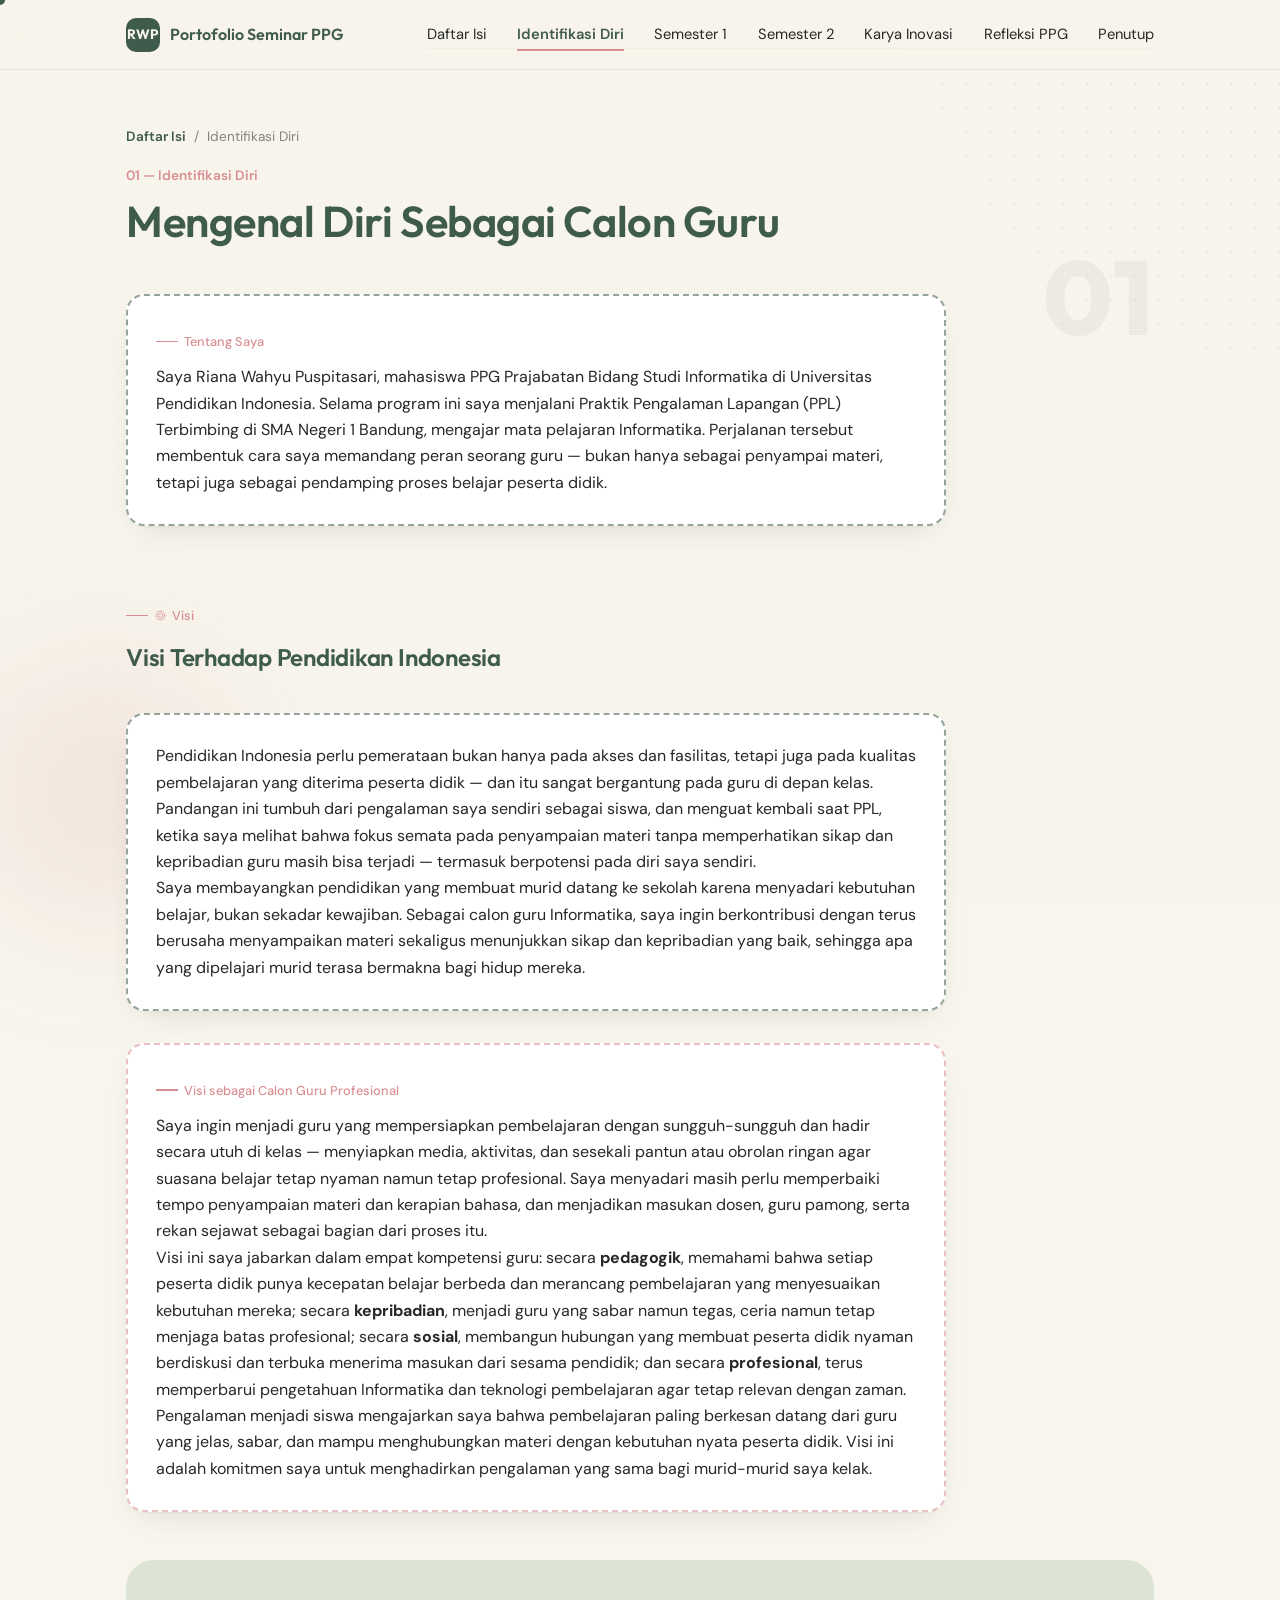
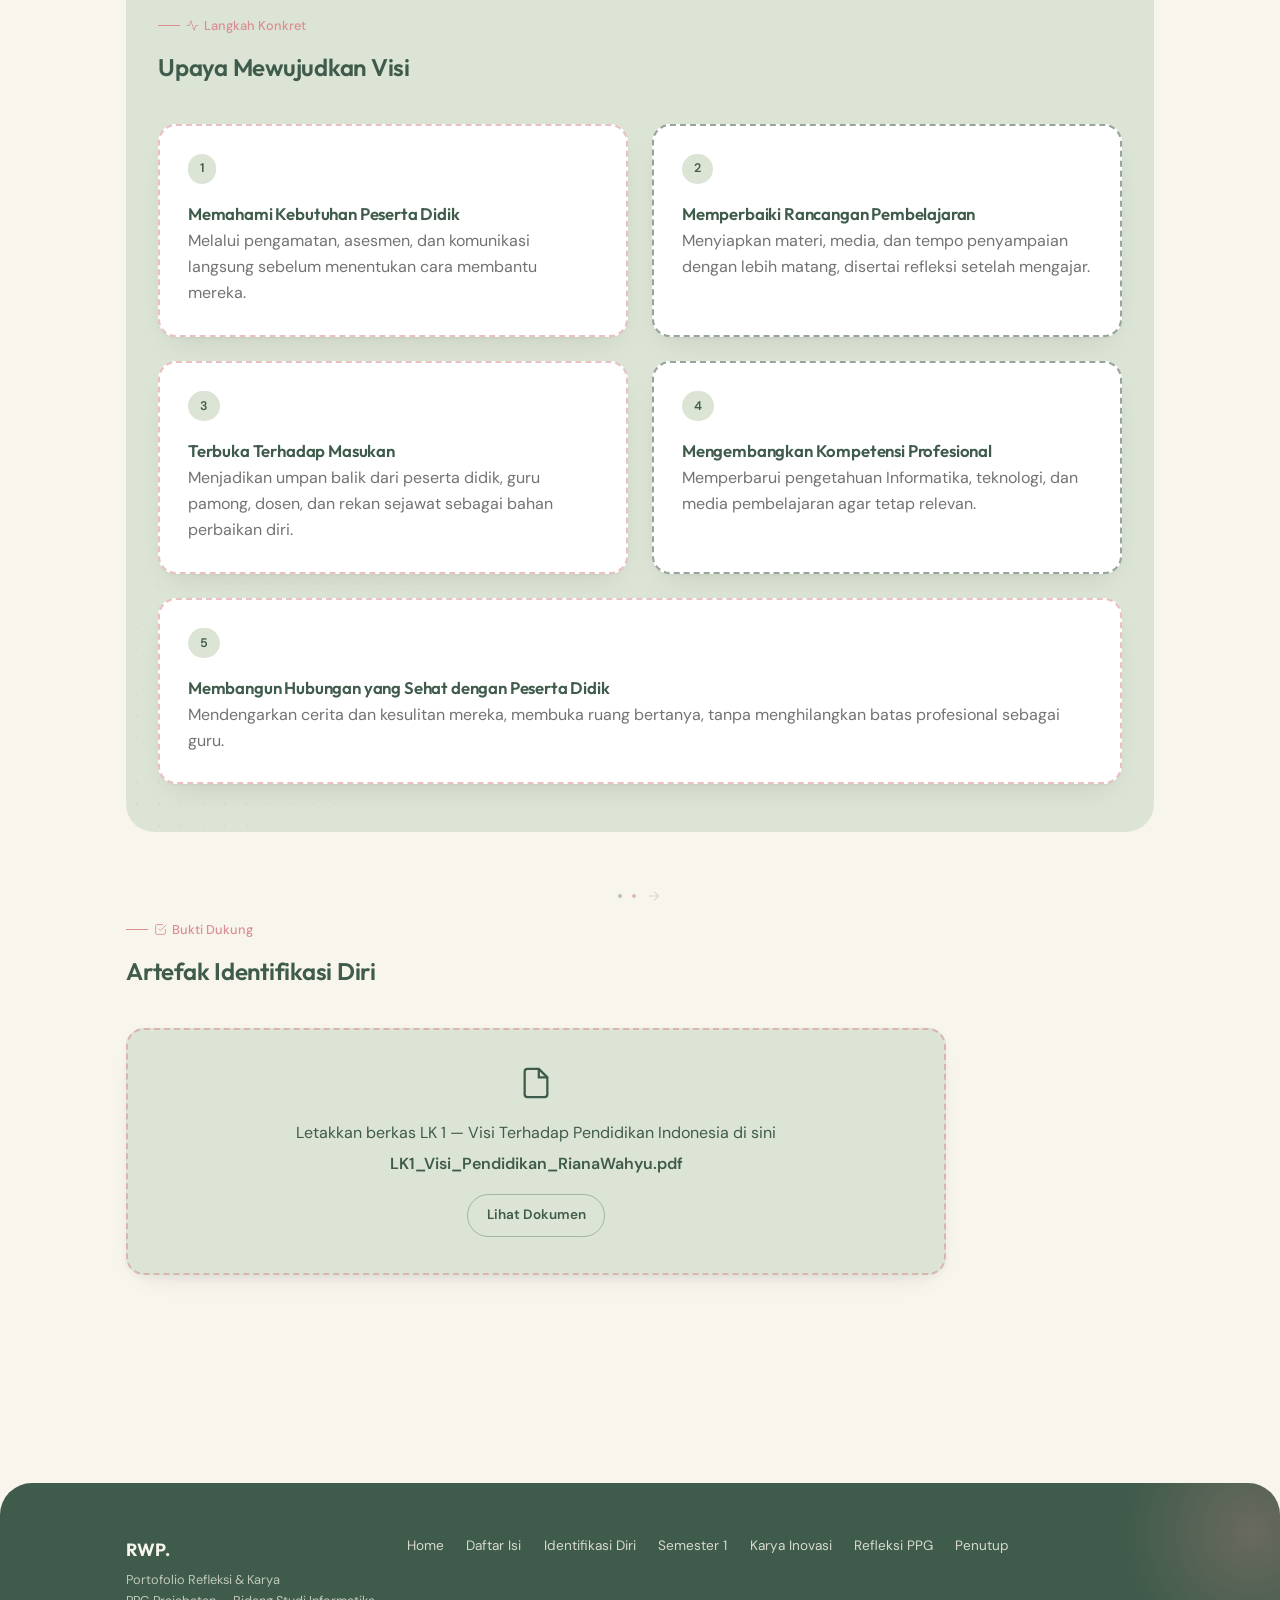
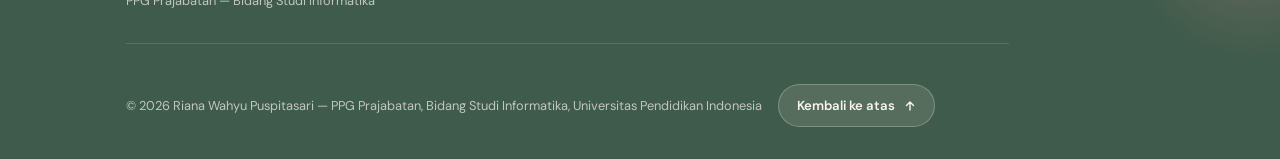
==== identifikasi-diri.html @ f8ba3a1b "first" ====
<!DOCTYPE html>
<html lang="id">
<head>
<meta charset="UTF-8">
<meta name="viewport" content="width=device-width, initial-scale=1.0">
<title>Identifikasi Diri — Portofolio Seminar PPG</title>
<link rel="preconnect" href="https://fonts.googleapis.com">
<link href="https://fonts.googleapis.com/css2?family=Plus+Jakarta+Sans:wght@500;600;700;800&family=Inter:wght@400;500;600;700&family=Caveat:wght@500;600&display=swap" rel="stylesheet">
<link rel="stylesheet" href="assets/css/style.css">
</head>
<body>
<div id="loader" aria-hidden="true">
  <div class="loader-mark">RWP.</div>
  <div class="loader-text">Merangkai perjalanan belajar&hellip;</div>
  <div class="loader-bar"><span></span></div>
</div>
<div id="scroll-progress-wrap"><div id="scroll-progress"></div></div>
<div id="custom-cursor" aria-hidden="true"></div>

<nav class="site-nav" id="top">
  <div class="container">
    <a href="index.html" class="brand"><span class="brand-mark">RWP</span> Portofolio Seminar PPG</a>
    <ul class="nav-links">
      <li><a href="daftar-isi.html">Daftar Isi</a></li>
      <li><a href="identifikasi-diri.html">Identifikasi Diri</a></li>
      <li><a href="semester-1.html">Semester 1</a></li>
      <li><a href="semester-2.html">Semester 2</a></li>
      <li><a href="karya-inovasi.html">Karya Inovasi</a></li>
      <li><a href="refleksi-ppg.html">Refleksi PPG</a></li>
      <li><a href="penutup.html">Penutup</a></li>
    </ul>
    <button class="menu-btn" aria-label="Buka menu" aria-expanded="false">
      <svg width="18" height="18" viewBox="0 0 24 24" fill="none" stroke="currentColor" stroke-width="2.2" stroke-linecap="round"><path d="M4 6h16M4 12h16M4 18h16"/></svg>
    </button>
  </div>
</nav>

<main class="page-shell">
  <div class="container">
    <div class="breadcrumb"><a href="daftar-isi.html">Daftar Isi</a><span>/</span><span>Identifikasi Diri</span></div>

    <div class="hero-header" style="text-align:left;padding-top:0;">
      <p class="kicker">01 — Identifikasi Diri</p>
      <h1>Mengenal Diri Sebagai Calon Guru</h1>
    </div>

    <!-- Tentang Saya -->
    <section class="section-tight reveal" style="position:relative;">
      <span class="section-num-bg" aria-hidden="true">01</span>
      <div class="card card-pad" style="max-width:820px;position:relative;">
        <p class="eyebrow">Tentang Saya</p>
        <p>Saya Riana Wahyu Puspitasari, mahasiswa PPG Prajabatan Bidang Studi Informatika di Universitas Pendidikan Indonesia. Selama program ini saya menjalani Praktik Pengalaman Lapangan (PPL) Terbimbing di SMA Negeri 1 Bandung, mengajar mata pelajaran Informatika. Perjalanan tersebut membentuk cara saya memandang peran seorang guru — bukan hanya sebagai penyampai materi, tetapi juga sebagai pendamping proses belajar peserta didik.</p>
      </div>
    </section>

    <!-- Visi -->
    <section class="reveal">
      <div class="section-head">
        <p class="eyebrow"><span class="deco-icon"><svg width="13" height="13" viewBox="0 0 24 24" fill="none" stroke="currentColor" stroke-width="1.8" stroke-linecap="round" stroke-linejoin="round"><circle cx="12" cy="12" r="8"/><circle cx="12" cy="12" r="4"/><circle cx="12" cy="12" r=".6" fill="currentColor" stroke="none"/></svg></span> Visi</p>
        <h2>Visi Terhadap Pendidikan Indonesia</h2>
      </div>
      <div class="card card-pad" style="max-width:820px;">
        <p>Pendidikan Indonesia perlu pemerataan bukan hanya pada akses dan fasilitas, tetapi juga pada kualitas pembelajaran yang diterima peserta didik — dan itu sangat bergantung pada guru di depan kelas. Pandangan ini tumbuh dari pengalaman saya sendiri sebagai siswa, dan menguat kembali saat PPL, ketika saya melihat bahwa fokus semata pada penyampaian materi tanpa memperhatikan sikap dan kepribadian guru masih bisa terjadi — termasuk berpotensi pada diri saya sendiri.</p>
        <p>Saya membayangkan pendidikan yang membuat murid datang ke sekolah karena menyadari kebutuhan belajar, bukan sekadar kewajiban. Sebagai calon guru Informatika, saya ingin berkontribusi dengan terus berusaha menyampaikan materi sekaligus menunjukkan sikap dan kepribadian yang baik, sehingga apa yang dipelajari murid terasa bermakna bagi hidup mereka.</p>
      </div>

      <div class="card card-pad mt-2" style="max-width:820px;">
        <p class="eyebrow">Visi sebagai Calon Guru Profesional</p>
        <p>Saya ingin menjadi guru yang mempersiapkan pembelajaran dengan sungguh-sungguh dan hadir secara utuh di kelas — menyiapkan media, aktivitas, dan sesekali pantun atau obrolan ringan agar suasana belajar tetap nyaman namun tetap profesional. Saya menyadari masih perlu memperbaiki tempo penyampaian materi dan kerapian bahasa, dan menjadikan masukan dosen, guru pamong, serta rekan sejawat sebagai bagian dari proses itu.</p>
        <p>Visi ini saya jabarkan dalam empat kompetensi guru: secara <b>pedagogik</b>, memahami bahwa setiap peserta didik punya kecepatan belajar berbeda dan merancang pembelajaran yang menyesuaikan kebutuhan mereka; secara <b>kepribadian</b>, menjadi guru yang sabar namun tegas, ceria namun tetap menjaga batas profesional; secara <b>sosial</b>, membangun hubungan yang membuat peserta didik nyaman berdiskusi dan terbuka menerima masukan dari sesama pendidik; dan secara <b>profesional</b>, terus memperbarui pengetahuan Informatika dan teknologi pembelajaran agar tetap relevan dengan zaman.</p>
        <p>Pengalaman menjadi siswa mengajarkan saya bahwa pembelajaran paling berkesan datang dari guru yang jelas, sabar, dan mampu menghubungkan materi dengan kebutuhan nyata peserta didik. Visi ini adalah komitmen saya untuk menghadirkan pengalaman yang sama bagi murid-murid saya kelak.</p>
      </div>
    </section>

    <!-- Upaya -->
    <section class="section-alt reveal" style="border-radius: var(--radius-lg); margin-inline: 0; position:relative; overflow:hidden;">
      <div class="dot-field rose corner-bl" aria-hidden="true"></div>
      <div class="container" style="padding-inline:2rem;max-width:100%;position:relative;">
        <div class="section-head">
          <p class="eyebrow"><span class="deco-icon"><svg width="13" height="13" viewBox="0 0 24 24" fill="none" stroke="currentColor" stroke-width="1.8" stroke-linecap="round" stroke-linejoin="round"><path d="M22 12h-4l-3 9L9 3l-3 9H2"/></svg></span> Langkah Konkret</p>
          <h2>Upaya Mewujudkan Visi</h2>
        </div>
        <div class="grid grid-2">
          <div class="card card-pad">
            <span class="tag mb-1">1</span>
            <h3 style="font-size:1.05rem;">Memahami Kebutuhan Peserta Didik</h3>
            <p class="muted">Melalui pengamatan, asesmen, dan komunikasi langsung sebelum menentukan cara membantu mereka.</p>
          </div>
          <div class="card card-pad">
            <span class="tag mb-1">2</span>
            <h3 style="font-size:1.05rem;">Memperbaiki Rancangan Pembelajaran</h3>
            <p class="muted">Menyiapkan materi, media, dan tempo penyampaian dengan lebih matang, disertai refleksi setelah mengajar.</p>
          </div>
          <div class="card card-pad">
            <span class="tag mb-1">3</span>
            <h3 style="font-size:1.05rem;">Terbuka Terhadap Masukan</h3>
            <p class="muted">Menjadikan umpan balik dari peserta didik, guru pamong, dosen, dan rekan sejawat sebagai bahan perbaikan diri.</p>
          </div>
          <div class="card card-pad">
            <span class="tag mb-1">4</span>
            <h3 style="font-size:1.05rem;">Mengembangkan Kompetensi Profesional</h3>
            <p class="muted">Memperbarui pengetahuan Informatika, teknologi, dan media pembelajaran agar tetap relevan.</p>
          </div>
          <div class="card card-pad" style="grid-column: span 2;">
            <span class="tag mb-1">5</span>
            <h3 style="font-size:1.05rem;">Membangun Hubungan yang Sehat dengan Peserta Didik</h3>
            <p class="muted">Mendengarkan cerita dan kesulitan mereka, membuka ruang bertanya, tanpa menghilangkan batas profesional sebagai guru.</p>
          </div>
        </div>
      </div>
    </section>

    <!-- Artefak -->
    <section class="reveal">
      <div class="section-transition" aria-hidden="true">
        <span class="dot"></span><span class="dot"></span>
        <svg width="16" height="16" viewBox="0 0 24 24" fill="none" stroke="currentColor" stroke-width="1.6" stroke-linecap="round"><path d="M5 12h14M13 6l6 6-6 6"/></svg>
      </div>
      <div class="section-head">
        <p class="eyebrow"><span class="deco-icon"><svg width="13" height="13" viewBox="0 0 24 24" fill="none" stroke="currentColor" stroke-width="1.8" stroke-linecap="round" stroke-linejoin="round"><path d="M9 11l3 3L22 4"/><path d="M21 12v7a2 2 0 0 1-2 2H5a2 2 0 0 1-2-2V5a2 2 0 0 1 2-2h11"/></svg></span> Bukti Dukung</p>
        <h2>Artefak Identifikasi Diri</h2>
      </div>
      <div class="artefact-frame" style="max-width:820px;">
        <svg width="34" height="34" viewBox="0 0 24 24" fill="none" stroke="currentColor" stroke-width="1.6"><path d="M14 2H6a2 2 0 0 0-2 2v16a2 2 0 0 0 2 2h12a2 2 0 0 0 2-2V8z"/><path d="M14 2v6h6"/></svg>
        <p>Letakkan berkas LK 1 — Visi Terhadap Pendidikan Indonesia di sini</p>
        <p class="fname">LK1_Visi_Pendidikan_RianaWahyu.pdf</p>
        <a href="#" class="btn btn-outline btn-sm mt-1">Lihat Dokumen</a>
      </div>
    </section>

  </div>
</main>

<footer class="site-footer">
  <div class="container">
    <div class="footer-top">
      <div class="footer-brand">RWP.
        <span>Portofolio Refleksi &amp; Karya<br>PPG Prajabatan &mdash; Bidang Studi Informatika</span>
      </div>
      <nav class="footer-nav" aria-label="Navigasi footer">
        <a href="index.html">Home</a>
        <a href="daftar-isi.html">Daftar Isi</a>
        <a href="identifikasi-diri.html">Identifikasi Diri</a>
        <a href="semester-1.html">Semester 1</a>
        <a href="karya-inovasi.html">Karya Inovasi</a>
        <a href="refleksi-ppg.html">Refleksi PPG</a>
        <a href="penutup.html">Penutup</a>
      </nav>
    </div>
    <div class="footer-bottom">
      <p>&copy; 2026 Riana Wahyu Puspitasari &mdash; PPG Prajabatan, Bidang Studi Informatika, Universitas Pendidikan Indonesia</p>
      <a href="#top" class="back-to-top magnetic">Kembali ke atas <svg width="14" height="14" viewBox="0 0 24 24" fill="none" stroke="currentColor" stroke-width="2.4" stroke-linecap="round"><path d="M12 19V5M6 11l6-6 6 6"/></svg></a>
    </div>
  </div>
</footer>

<script src="assets/js/main.js"></script>
</body>
</html>
---- assets/css/style.css ----
@import url("https://fonts.googleapis.com/css2?family=Caveat:wght@400;500;600;700&family=DM+Sans:wght@400;500;600;700&family=Outfit:wght@400;500;600;700&display=swap");

/* ==========================================================================
   Portofolio Seminar PPG — Riana Wahyu Puspitasari
   Design tokens: Warm Cream / Deep Sage / Dusty Rose
   Type: Space Grotesk (display) + Inter (body)
   ========================================================================== */

:root{
  --cream:      #F8F5EC;
  --sage-deep:  #3F5B4B;
  --sage-soft:  #A8B9A3;
  --rose:       #D98F91;
  --blush:      #F1C8C7;
  --sage-pale:  #DCE4D5;
  --charcoal:   #252827;
  --beige:      #E7D8BE;
  --white:      #FFFFFF;

  --sage-deep-rgb: 63, 91, 75;
  --rose-rgb: 217, 143, 145;

  --font-display: "Outfit", sans-serif;
  --font-body: "DM Sans", sans-serif;
  --font-hand: "Caveat", cursive;

  --c-connection: var(--rose);
  --c-challenge: var(--blush);
  --c-concept: var(--sage-soft);
  --c-change: var(--sage-deep);

  --radius-lg: 28px;
  --radius-md: 18px;
  --radius-sm: 10px;

  --shadow-card: 0 1px 2px rgba(37,40,39,.04), 0 12px 32px -16px rgba(37,40,39,.18);
  --shadow-lift: 0 20px 48px -20px rgba(37,40,39,.28);

  --max-width: 1140px;
  --edge: clamp(1.25rem, 5vw, 3.5rem);
}

@media (prefers-color-scheme: no-preference){ }

*, *::before, *::after{ box-sizing: border-box; }
html{ scroll-behavior: smooth; }
@media (prefers-reduced-motion: reduce){
  html{ scroll-behavior: auto; }
  *{ animation-duration: .001ms !important; animation-iteration-count: 1 !important; transition-duration: .001ms !important; }
}

body{
  margin: 0;
  background: var(--cream);
  color: var(--charcoal);
  font-family: var(--font-body);
  font-size: 16px;
  line-height: 1.65;
  -webkit-font-smoothing: antialiased;
  position: relative;
}

/* Subtle paper grain, sits above the cream field, below all content */
body::before{
  content: "";
  position: fixed;
  inset: 0;
  z-index: 0;
  pointer-events: none;
  opacity: .5;
  background-image: radial-gradient(rgba(63,91,75,.05) 1px, transparent 1px);
  background-size: 3px 3px;
  mix-blend-mode: multiply;
}
.site-nav, main, .site-footer, #loader, #scroll-progress-wrap, #custom-cursor{ position: relative; z-index: 1; }

img{ max-width: 100%; display: block; }
a{ color: inherit; text-decoration: none; }
ul{ margin: 0; padding: 0; list-style: none; }
h1,h2,h3,h4,p{ margin: 0; }
button{ font: inherit; cursor: pointer; }

.container{
  max-width: var(--max-width);
  margin-inline: auto;
  padding-inline: var(--edge);
}

.font-display{ font-family: var(--font-display); }

h1,h2,h3,h4{ font-family: var(--font-display); color: var(--sage-deep); font-weight: 600; letter-spacing: -0.01em; }

.eyebrow{
  display: inline-flex;
  align-items: center;
  gap: .5em;
  font-size: .8rem;
  font-weight: 500;
  color: var(--rose);
  margin-bottom: .75rem;
}
.eyebrow::before{
  content: "";
  width: 22px; height: 1.5px;
  background: currentColor;
  display: inline-block;
}

/* ---------- Focus visibility ---------- */
a:focus-visible, button:focus-visible, [tabindex]:focus-visible{
  outline: 2px solid var(--sage-deep);
  outline-offset: 3px;
  border-radius: 4px;
}

/* ---------- Navbar ---------- */
.site-nav{
  position: sticky;
  top: 0;
  z-index: 100;
  background: rgba(248,245,236,.82);
  backdrop-filter: blur(14px) saturate(140%);
  border-bottom: 1px solid rgba(63,91,75,.1);
}
.site-nav .container{
  display: flex;
  align-items: center;
  justify-content: space-between;
  padding-block: 1.1rem;
}
.brand{
  display: flex;
  align-items: center;
  gap: .65rem;
  font-family: var(--font-display);
  font-weight: 600;
  font-size: 1rem;
  color: var(--sage-deep);
}
.brand-mark{
  width: 34px; height: 34px;
  border-radius: 10px;
  background: var(--sage-deep);
  color: var(--cream);
  display: flex; align-items: center; justify-content: center;
  font-family: var(--font-display);
  font-weight: 700;
  font-size: .85rem;
  flex-shrink: 0;
}
.nav-links{
  display: flex;
  align-items: center;
  gap: 1.9rem;
}
.nav-links a{
  font-size: .92rem;
  color: var(--charcoal);
  position: relative;
  padding-block: .2rem;
}
.nav-links a::after{
  content:"";
  position:absolute; left:0; bottom:-3px;
  width:0; height:2px; background: var(--rose);
  transition: width .25s ease;
}
.nav-links a:hover::after, .nav-links a.active::after{ width: 100%; }
.nav-links a.active{ color: var(--sage-deep); font-weight: 600; }

.menu-btn{
  display: none;
  border: none;
  background: var(--sage-deep);
  color: var(--cream);
  width: 42px; height: 42px;
  border-radius: 12px;
  align-items: center;
  justify-content: center;
}

@media (max-width: 860px){
  .nav-links{
    position: fixed;
    inset: 72px 1rem auto 1rem;
    background: var(--white);
    border-radius: var(--radius-md);
    flex-direction: column;
    align-items: stretch;
    padding: .75rem;
    box-shadow: var(--shadow-lift);
    gap: 0;
    transform: translateY(-12px);
    opacity: 0;
    pointer-events: none;
    transition: transform .25s ease, opacity .25s ease;
  }
  .nav-links.open{
    transform: translateY(0);
    opacity: 1;
    pointer-events: auto;
  }
  .nav-links a{ padding: .85rem 1rem; border-radius: var(--radius-sm); }
  .nav-links a:hover{ background: var(--sage-pale); }
  .nav-links a::after{ display:none; }
  .menu-btn{ display: flex; }
}

/* ---------- Buttons ---------- */
.btn{
  display: inline-flex;
  align-items: center;
  gap: .55rem;
  padding: .85rem 1.6rem;
  border-radius: 999px;
  font-weight: 600;
  font-size: .95rem;
  border: 1px solid transparent;
  transition: transform .2s ease, box-shadow .2s ease, background .2s ease;
}
.btn-primary{
  background: var(--sage-deep);
  color: var(--cream);
  box-shadow: 0 10px 24px -10px rgba(63,91,75,.55);
}
.btn-primary:hover{ transform: translateY(-2px); box-shadow: 0 16px 30px -12px rgba(63,91,75,.6); }
.btn-outline{
  background: transparent;
  border-color: rgba(63,91,75,.35);
  color: var(--sage-deep);
}
.btn-outline:hover{ background: rgba(63,91,75,.08); }
.btn-rose{
  background: var(--rose);
  color: var(--white);
  box-shadow: 0 10px 24px -10px rgba(217,143,145,.65);
}
.btn-rose:hover{ transform: translateY(-2px); }
.btn-sm{ padding: .6rem 1.15rem; font-size: .85rem; }

/* ---------- Section shells ---------- */
.page-shell{ padding-top: 3.5rem; padding-bottom: 6rem; position: relative; }

/* Persistent ambient background for every inner page — fixed to viewport so it
   reads as a constant "canvas texture" while scrolling, not a one-off per section. */
.page-shell::before{
  content: "";
  position: fixed;
  top: 0; right: 0;
  width: min(46vw, 620px); height: 60vh;
  z-index: 0;
  pointer-events: none;
  background-image: radial-gradient(rgba(63,91,75,.11) 1.2px, transparent 1.2px);
  background-size: 24px 24px;
  mask-image: radial-gradient(circle at top right, black, transparent 72%);
  -webkit-mask-image: radial-gradient(circle at top right, black, transparent 72%);
}
.page-shell::after{
  content: "";
  position: fixed;
  bottom: -8%; left: -6%;
  width: 360px; height: 360px;
  border-radius: 50%;
  z-index: 0;
  pointer-events: none;
  background: radial-gradient(circle, rgba(217,143,145,.22), transparent 70%);
  filter: blur(60px);
}
.page-shell .container{ position: relative; z-index: 1; }
@media (max-width: 720px){
  .page-shell::before{ width: 60vw; height: 40vh; }
  .page-shell::after{ width: 220px; height: 220px; filter: blur(40px); opacity: .7; }
}
section{ padding-block: 3rem; }
.section-alt{ background: var(--sage-pale); }
.section-tight{ padding-block: 1.5rem; }

.hero-header{
  padding-top: 2.5rem;
  padding-bottom: 1.5rem;
  text-align: center;
}
.hero-header .kicker{
  font-size: .85rem;
  color: var(--rose);
  font-weight: 600;
  margin-bottom: .6rem;
}
.hero-header h1{
  font-size: clamp(1.8rem, 3.6vw, 2.7rem);
  line-height: 1.15;
}
.hero-header p.lede{
  max-width: 620px;
  margin: 1rem auto 0;
  color: rgba(37,40,39,.72);
  font-size: 1.05rem;
}

/* ---------- Cards ---------- */
.card{
  background: var(--white);
  border-radius: var(--radius-md);
  box-shadow: var(--shadow-card);
  border: 1px solid rgba(63,91,75,.08);
}
.card-pad{ padding: 1.75rem; }

.tag{
  display: inline-flex;
  align-items: center;
  padding: .3rem .75rem;
  border-radius: 999px;
  background: var(--sage-pale);
  color: var(--sage-deep);
  font-size: .78rem;
  font-weight: 600;
}
.tag-rose{ background: var(--blush); color: #96393c; }
.tag-beige{ background: var(--beige); color: #6b4f22; }

/* ---------- Grid helpers ---------- */
.grid{ display: grid; gap: 1.5rem; }
.grid-2{ grid-template-columns: repeat(2, 1fr); }
.grid-3{ grid-template-columns: repeat(3, 1fr); }
@media (max-width: 900px){ .grid-2, .grid-3{ grid-template-columns: 1fr; } }

/* ---------- Accordion (4C reflections) ---------- */
.accordion-item{
  border: 1px solid rgba(63,91,75,.14);
  border-radius: var(--radius-md);
  background: var(--white);
  overflow: hidden;
  margin-bottom: 1rem;
}
.accordion-trigger{
  width: 100%;
  display: flex;
  align-items: center;
  justify-content: space-between;
  gap: 1rem;
  background: none;
  border: none;
  padding: 1.25rem 1.5rem;
  text-align: left;
}
.accordion-trigger .a-title{
  display: flex;
  align-items: baseline;
  gap: .9rem;
}
.accordion-trigger .a-num{
  font-family: var(--font-display);
  font-weight: 800;
  font-size: .82rem;
  color: rgba(63,91,75,.35);
}
.accordion-trigger .a-label{
  font-family: var(--font-display);
  font-weight: 600;
  color: var(--sage-deep);
  font-size: 1.05rem;
}
.accordion-trigger .a-sub{
  font-size: .85rem;
  color: rgba(37,40,39,.55);
}
.accordion-icon{
  width: 30px; height: 30px;
  border-radius: 50%;
  background: var(--sage-pale);
  color: var(--sage-deep);
  display: flex; align-items: center; justify-content: center;
  flex-shrink: 0;
  transition: transform .3s ease, background .3s ease;
}
.accordion-item.open .accordion-icon{ background: var(--rose); color: var(--white); transform: rotate(45deg); }
.accordion-panel{
  max-height: 0;
  overflow: hidden;
  transition: max-height .4s ease;
}
.accordion-panel-inner{
  padding: 0 1.5rem 1.5rem;
  color: rgba(37,40,39,.85);
}
.accordion-panel-inner p + p{ margin-top: .9rem; }

/* ---------- Tabs (Artefak / Analisis / Kaitan Praktis) ---------- */
.tabs{ display: flex; gap: .5rem; flex-wrap: wrap; margin-bottom: 1.5rem; }
.tab-btn{
  border: 1px solid rgba(63,91,75,.2);
  background: var(--white);
  color: var(--sage-deep);
  padding: .6rem 1.2rem;
  border-radius: 999px;
  font-size: .88rem;
  font-weight: 600;
}
.tab-btn.active{ background: var(--sage-deep); color: var(--cream); border-color: var(--sage-deep); }
.tab-panel{ display: none; }
.tab-panel.active{ display: block; animation: fadein .35s ease; }
@keyframes fadein{ from{ opacity: 0; transform: translateY(6px);} to{opacity:1; transform:none;} }

/* ---------- Identity / people cards ---------- */
.people-grid{ display: grid; grid-template-columns: repeat(3,1fr); gap: 1.25rem; }
@media (max-width: 780px){ .people-grid{ grid-template-columns: 1fr; } }
.people-card{
  padding: 1.5rem;
  border-radius: var(--radius-md);
  background: var(--white);
  border: 1px solid rgba(63,91,75,.1);
  text-align: center;
}
.people-card .avatar{
  width: 64px; height: 64px;
  margin: 0 auto .9rem;
  border-radius: 50%;
  background: var(--sage-pale);
  color: var(--sage-deep);
  display: flex; align-items: center; justify-content: center;
  font-family: var(--font-display); font-weight: 700;
}
.people-card .role{ font-size: .8rem; color: var(--rose); font-weight: 600; margin-bottom: .3rem; }
.people-card .name{ font-family: var(--font-display); color: var(--sage-deep); font-weight: 600; }


/* ---------- Logos row ---------- */
.logo-row{
  display: flex;
  align-items: center;
  justify-content: center;
  gap: clamp(1.5rem, 5vw, 3.5rem);
  flex-wrap: wrap;
}
.logo-badge{
  display: flex; flex-direction: column; align-items: center; gap: .10rem;
  color: var(--sage-deep);
}


.logo-badge .mark{
  width: 64px;
  height: 64px;
  border-radius: 16px;
  background: var(--white);
  border: 1.5px solid rgba(63,91,75,.18);
  display: flex;
  align-items: center;
  justify-content: center;
  padding: .45rem;
  overflow: hidden;
}

.logo-badge .mark img{
  width: 100%;
  height: 100%;
  object-fit: contain;
}

.logo-badge span{ font-size: .72rem; color: rgba(37,40,39,.6); text-align:center; max-width: 100px; }

/* ---------- Footer ---------- */
.site-footer{
  background: var(--sage-deep);
  color: var(--cream);
  padding-block: 2.5rem;
  margin-top: 3rem;
}
.site-footer .container{ display: flex; justify-content: space-between; align-items: center; flex-wrap: wrap; gap: 1rem; }
.site-footer p{ font-size: .85rem; opacity: .8; }

/* ---------- Breadcrumb ---------- */
.breadcrumb{ font-size: .85rem; color: rgba(37,40,39,.55); margin-bottom: 1rem; display:flex; gap:.5rem; align-items:center; }
.breadcrumb a{ color: var(--sage-deep); font-weight: 600; }

/* ---------- TOC list (Daftar Isi) ---------- */
.toc-list{ display: grid; gap: 1rem; }
.toc-item{
  display: flex;
  align-items: center;
  gap: 1.25rem;
  padding: 1.3rem 1.5rem;
  background: var(--white);
  border-radius: var(--radius-md);
  border: 1px solid rgba(63,91,75,.1);
  transition: transform .25s ease, box-shadow .25s ease, border-color .25s ease;
}
.toc-item:hover{ transform: translateX(6px); box-shadow: var(--shadow-card); border-color: var(--rose); }
.toc-num{
  font-family: var(--font-display);
  font-weight: 700;
  font-size: 1.4rem;
  color: var(--sage-soft);
  width: 44px;
  flex-shrink: 0;
}
.toc-item .toc-body h3{ font-size: 1.1rem; margin-bottom: .2rem; }
.toc-item .toc-body p{ font-size: .88rem; color: rgba(37,40,39,.6); }
.toc-arrow{ margin-left: auto; color: var(--rose); flex-shrink: 0; }

/* ---------- Course grid (semester pages) ---------- */
.course-grid{ display: grid; grid-template-columns: repeat(2, 1fr); gap: 1.25rem; }
@media (max-width: 780px){ .course-grid{ grid-template-columns: 1fr; } }
.course-card{
  padding: 1.6rem;
  border-radius: var(--radius-md);
  background: var(--white);
  border: 1px solid rgba(63,91,75,.1);
  display: flex;
  flex-direction: column;
  gap: .9rem;
  transition: transform .25s ease, box-shadow .25s ease;
}
.course-card:hover{ transform: translateY(-4px); box-shadow: var(--shadow-lift); }
.course-card .course-index{ font-family: var(--font-display); color: var(--sage-soft); font-weight: 700; }
.course-card h3{ font-size: 1.15rem; }
.course-card p{ font-size: .9rem; color: rgba(37,40,39,.65); flex-grow: 1; }
.course-card .go{ color: var(--rose); font-weight: 600; font-size: .88rem; display: inline-flex; align-items: center; gap: .35rem; }

/* ---------- Utility ---------- */
.mt-1{ margin-top: 1rem; } .mt-2{ margin-top: 2rem; } .mt-3{ margin-top: 3rem; }
.mb-1{ margin-bottom: 1rem; } .mb-2{ margin-bottom: 2rem; } .mb-3{ margin-bottom: 3rem; }
.text-center{ text-align: center; }
.muted{ color: rgba(37,40,39,.65); }
.section-head{ max-width: 640px; margin-bottom: 2.25rem; }
.section-head.center{ margin-inline: auto; text-align: center; }

/* Artefact placeholder */
.artefact-frame{
  border: 1.5px dashed rgba(63,91,75,.3);
  border-radius: var(--radius-md);
  padding: 2.25rem 1.5rem;
  text-align: center;
  background: var(--sage-pale);
  color: var(--sage-deep);
}
.artefact-frame svg{ margin-bottom: .75rem; }
.artefact-frame .fname{ font-weight: 600; margin-top: .3rem; }

/* Cover page specific */
.cover-shell{
  min-height: 100vh;
  display: flex;
  flex-direction: column;
  justify-content: center;
  padding-block: 3rem;
  position: relative;
  
}
.cover-glow{
  position: absolute;
  inset: -20% -10% auto auto;
  width: 60vw; height: 60vw;
  max-width: 720px; max-height: 720px;
  background: radial-gradient(circle, rgba(217,143,145,.35), transparent 70%);
  filter: blur(10px);
  pointer-events: none;
}
.cover-glow.two{
  inset: auto auto -20% -10%;
  background: radial-gradient(circle, rgba(63,91,75,.25), transparent 70%);
}
.cover-inner{ position: relative; z-index: 1; }
.cover-title-block{ text-align: center; max-width: 780px; margin: 0 auto 2.75rem; }
.cover-title-block .kicker{ color: var(--rose); font-weight: 600; letter-spacing: .02em; margin-bottom: .9rem; font-size: .9rem;}
.cover-title-block h1{ font-size: clamp(2rem, 4.6vw, 3.4rem); line-height: 1.12; }
.cover-title-block p{ margin-top: 1.1rem; color: rgba(37,40,39,.68); font-size: 1.05rem; }

.identity-panel{
  display: grid;
  grid-template-columns: 220px 1fr;
  gap: 2rem;
  background: var(--white);
  border-radius: var(--radius-lg);
  padding: 2rem;

  /* garis putus-putus */
  border: 3px dashed rgba(63,91,75,.4);

  box-shadow: 0 8px 25px rgba(63,91,75,.06);
  max-width: 780px;
  margin: 0 auto;
  align-items: center;
  margin-bottom: 2.5rem;
  letter-spacing: 1px;
}

.identity-panel + .grid-2{
  margin-top: 2.5rem;
}

@media (max-width: 640px){ .identity-panel{ grid-template-columns: 1fr; text-align: center; } }
.identity-photo{
  width: 100%;
  aspect-ratio: 1/1;
  border-radius: var(--radius-md);
  background: linear-gradient(160deg, var(--sage-pale), var(--blush));
  display: flex; align-items: center; justify-content: center;
  color: var(--sage-deep);
  font-family: var(--font-display);
  font-weight: 700;
  font-size: 2.6rem;
}

.identity-info h2{ font-size: 1.5rem; }
.identity-info .id-row{ display: flex; gap: .5rem; font-size: .92rem; margin-top: .35rem; color: rgba(37,40,39,.75); }
.identity-info .id-row b{ color: var(--sage-deep); min-width: 90px; display:inline-block; }
@media (max-width: 640px){ .identity-info .id-row{ justify-content:center; } }

/* ---------- Photo slots with graceful placeholder fallback ---------- */
/* Photos are hidden by default; inline onload reveals them and hides the
   placeholder, so a missing file just shows a clean "add photo" hint instead
   of a broken-image icon. */
.identity-photo{
  position: relative;
  overflow: hidden;
  width: 100%;
  aspect-ratio: 3/4;
  border-radius: var(--radius-md);
  background: linear-gradient(160deg, var(--sage-pale), var(--blush));
}

.identity-photo img{
  display: block;
  width: 100%;
  height: 100%;
  object-fit: cover;
}

.photo-fallback{
  position: absolute; inset: 0;
  display: flex;
  flex-direction: column; align-items: center; justify-content: center;
  gap: .4rem;
  text-align: center;
  padding: .5rem;
  font-family: var(--font-body);
  font-size: .72rem;
  font-weight: 600;
  color: var(--sage-deep);
  line-height: 1.3;
}
.photo-fallback code{ font-size: .62rem; font-weight: 500; opacity: .7; background: rgba(255,255,255,.5); padding: .1rem .35rem; border-radius: 4px; }

.people-card .avatar {
  position: relative;
  overflow: hidden;
}

.people-card .avatar img {
  display: block;
  position: absolute;
  inset: 0;
  width: 100%;
  height: 100%;
  object-fit: cover;
}

.people-card .avatar .avatar-fallback {
  position: absolute;
  inset: 0;
  display: none;
  align-items: center;
  justify-content: center;
  z-index: 1;
} 
/* Clearly-marked data placeholder ("belum diisi") */
.field-todo{
  color: rgba(217,143,145,.9);
  font-style: italic;
  font-weight: 500;
}

.reveal{ opacity: 0; transform: translateY(16px); transition: opacity .6s ease, transform .6s ease; }
.reveal.in{ opacity: 1; transform: none; }

.scroll-cue{
  display: flex; flex-direction: column; align-items:center; gap:.5rem;
  margin-top: 3rem;
  color: var(--sage-deep);
  opacity: .7;
  font-size: .8rem;
}

/* ==========================================================================
   Loading experience
   ========================================================================== */
#loader{
  position: fixed; inset: 0; z-index: 999;
  background: var(--cream);
  display: flex; flex-direction: column; align-items: center; justify-content: center;
  gap: 1rem;
  transition: opacity .5s ease, visibility .5s ease;
}
#loader .loader-mark{
  font-family: var(--font-display);
  font-weight: 700;
  font-size: 1.6rem;
  color: var(--sage-deep);
  letter-spacing: -.02em;
}
#loader .loader-text{
  font-size: .82rem;
  color: rgba(37,40,39,.55);
  letter-spacing: .02em;
}
#loader .loader-bar{
  width: 140px; height: 3px;
  border-radius: 999px;
  background: var(--sage-pale);
  overflow: hidden;
}
#loader .loader-bar span{
  display: block; height: 100%; width: 40%;
  background: linear-gradient(90deg, var(--sage-deep), var(--rose));
  border-radius: 999px;
  animation: loaderSlide 1.1s ease-in-out infinite;
}
@keyframes loaderSlide{
  0%{ transform: translateX(-100%); }
  100%{ transform: translateX(250%); }
}
#loader.done{ opacity: 0; visibility: hidden; pointer-events: none; }
@media (prefers-reduced-motion: reduce){
  #loader{ display: none; }
}

/* ==========================================================================
   Scroll progress
   ========================================================================== */
#scroll-progress-wrap{
  position: fixed;
  top: 0; left: 0;
  width: 100%; height: 2.5px;
  background: transparent;
  z-index: 120;
  pointer-events: none;
}
#scroll-progress{
  height: 100%;
  width: 0%;
  background: linear-gradient(90deg, var(--sage-deep), var(--rose));
  transition: width .08s linear;
}

/* ==========================================================================
   Custom cursor (desktop, fine pointer only)
   ========================================================================== */
#custom-cursor{
  position: fixed;
  top: 0; left: 0;
  width: 10px; height: 10px;
  border-radius: 50%;
  background: var(--sage-deep);
  pointer-events: none;
  z-index: 200;
  transform: translate(-50%, -50%);
  transition: width .18s ease, height .18s ease, background .18s ease, border-color .18s ease;
  display: none;
  mix-blend-mode: normal;
}
#custom-cursor.grow{
  width: 34px; height: 34px;
  background: rgba(217,143,145,.18);
  border: 1.5px solid var(--rose);
}
#custom-cursor.label::after{
  content: attr(data-label);
  position: absolute;
  inset: 0;
  display: flex; align-items: center; justify-content: center;
  font-size: .55rem;
  font-weight: 700;
  letter-spacing: .04em;
  color: var(--sage-deep);
  white-space: nowrap;
}
@media (hover: hover) and (pointer: fine){
  body:not(.reduced-motion) #custom-cursor{ display: block; }
}

/* ==========================================================================
   Hand-written annotation accent
   ========================================================================== */
.hand-note{
  font-family: var(--font-hand);
  font-size: 1.35rem;
  color: var(--rose);
  display: inline-flex;
  align-items: center;
  gap: .4rem;
  transform: rotate(-2deg);
}
.hand-note svg{ flex-shrink: 0; }

/* ==========================================================================
   Oversized section numbering (decorative)
   ========================================================================== */
.section-head{ position: relative; }
.section-head.numbered{ padding-left: .1rem; }
.section-num-bg{
  position: absolute;
  top: -1.6rem; right: 0;
  font-family: var(--font-display);
  font-weight: 800;
  font-size: clamp(3.5rem, 9vw, 6.5rem);
  color: rgba(63,91,75,.06);
  line-height: 1;
  pointer-events: none;
  user-select: none;
  z-index: 0;
}

/* ==========================================================================
   Hero sticky-note chips (index.html editorial hero)
   ========================================================================== */
.sticky-notes{
  display: flex; flex-wrap: wrap; gap: .75rem;
  justify-content: center;
  margin-block: 1rem;
}
.sticky-note{
  font-family: var(--font-display);
  font-weight: 700;
  font-size: .72rem;
  letter-spacing: .04em;
  padding: .5rem 1rem;
  border-radius: 10px;
  box-shadow: var(--shadow-card);
  transform: rotate(var(--tilt, -2deg));
  transition: transform .25s ease;
}
.sticky-note:hover{ transform: rotate(0deg) translateY(-3px); }
.sticky-note.n-connection{ background: var(--blush); color: #7a3234; --tilt: -3deg; }
.sticky-note.n-challenge{ background: var(--beige); color: #6b4f22; --tilt: 2deg; }
.sticky-note.n-concept{ background: var(--sage-pale); color: var(--sage-deep); --tilt: -1.5deg; }
.sticky-note.n-change{ background: var(--sage-deep); color: var(--cream); --tilt: 2.5deg; }

/* ==========================================================================
   4C color logic (accordion + summary chips)
   ========================================================================== */
.accordion-item[data-c="connection"]{ border-left: 3px solid var(--c-connection); }
.accordion-item[data-c="challenge"]{ border-left: 3px solid var(--c-challenge); }
.accordion-item[data-c="concept"]{ border-left: 3px solid var(--c-concept); }
.accordion-item[data-c="change"]{ border-left: 3px solid var(--c-change); }
.accordion-item[data-c="connection"] .accordion-icon{ background: var(--c-connection); color: var(--white); }
.accordion-item[data-c="challenge"] .accordion-icon{ background: var(--c-challenge); color: #6b4f22; }
.accordion-item[data-c="concept"] .accordion-icon{ background: var(--c-concept); color: var(--sage-deep); }
.accordion-item[data-c="change"] .accordion-icon{ background: var(--c-change); color: var(--white); }
.accordion-item[data-c="connection"] .deco-icon{ color: var(--c-connection); }
.accordion-item[data-c="challenge"] .deco-icon{ color: #b8735a; }
.accordion-item[data-c="concept"] .deco-icon{ color: var(--sage-deep); }
.accordion-item[data-c="change"] .deco-icon{ color: var(--c-change); }
.accordion-item.open .accordion-icon{ transform: rotate(45deg); }

/* ==========================================================================
   Button arrow micro-interaction
   ========================================================================== */
.btn svg{ transition: transform .25s ease; }
.btn:hover svg{ transform: translateX(3px); }
.btn:active{ transform: scale(.97); }
.course-card .go svg, .toc-arrow svg{ transition: transform .25s ease; }
.course-card:hover .go, .toc-item:hover .toc-arrow{ transform: translateX(3px); }

/* ==========================================================================
   Grid stagger (reveal-on-scroll, per item)
   ========================================================================== */
.course-grid .reveal:nth-child(1),.grid-3 .reveal:nth-child(1),.grid-2 .reveal:nth-child(1),.toc-list .reveal:nth-child(1),.people-card.reveal:nth-child(1){ transition-delay: 0s; }
.course-grid .reveal:nth-child(2),.grid-3 .reveal:nth-child(2),.grid-2 .reveal:nth-child(2),.toc-list .reveal:nth-child(2),.people-card.reveal:nth-child(2){ transition-delay: .08s; }
.course-grid .reveal:nth-child(3),.grid-3 .reveal:nth-child(3),.toc-list .reveal:nth-child(3),.people-card.reveal:nth-child(3){ transition-delay: .16s; }
.course-grid .reveal:nth-child(4),.toc-list .reveal:nth-child(4){ transition-delay: .24s; }
.course-grid .reveal:nth-child(5),.toc-list .reveal:nth-child(5){ transition-delay: .32s; }
.course-grid .reveal:nth-child(6),.toc-list .reveal:nth-child(6){ transition-delay: .4s; }

/* ==========================================================================
   Footer — redesigned
   ========================================================================== */
.site-footer{
  background: var(--sage-deep);
  color: var(--cream);
  padding-block: 3.25rem 2rem;
  margin-top: 4rem;
  border-radius: 32px 32px 0 0;
  position: relative;
  overflow: hidden;
}
.site-footer::before{
  content: "";
  position: absolute;
  top: -30%; right: -8%;
  width: 260px; height: 260px;
  background: radial-gradient(circle, rgba(217,143,145,.28), transparent 70%);
  border-radius: 50%;
  pointer-events: none;
}
.site-footer .footer-top{
  display: flex; justify-content: space-between; align-items: flex-start;
  flex-wrap: wrap; gap: 2rem;
  padding-bottom: 2rem;
  border-bottom: 1px solid rgba(248,245,236,.14);
  position: relative; z-index: 1;
}
.site-footer .footer-brand{ font-family: var(--font-display); font-weight: 700; font-size: 1.1rem; }
.site-footer .footer-brand span{ display: block; font-family: var(--font-body); font-weight: 400; font-size: .8rem; opacity: .7; margin-top: .3rem; }
.site-footer .footer-nav{ display: flex; flex-wrap: wrap; gap: .5rem 1.4rem; }
.site-footer .footer-nav a{ font-size: .85rem; opacity: .82; transition: opacity .2s ease; }
.site-footer .footer-nav a:hover{ opacity: 1; text-decoration: underline; text-underline-offset: 3px; }
.site-footer .footer-bottom{
  display: flex; justify-content: space-between; align-items: center;
  flex-wrap: wrap; gap: 1rem;
  padding-top: 1.5rem;
  position: relative; z-index: 1;
}
.site-footer .footer-bottom p{ font-size: .8rem; opacity: .7; margin: 0; }
.back-to-top{
  display: inline-flex; align-items: center; gap: .5rem;
  background: rgba(248,245,236,.12);
  border: 1px solid rgba(248,245,236,.25);
  color: var(--cream);
  padding: .6rem 1.1rem;
  border-radius: 999px;
  font-size: .82rem;
  font-weight: 600;
  transition: transform .2s ease, background .2s ease;
}
.back-to-top:hover{ background: rgba(248,245,236,.22); transform: translateY(-2px); }


/* ==========================================================================
   FINAL POLISH PASS — ambient texture, decorative system, journey paths
   ========================================================================== */

html, body{ overflow-x: hidden; }

/* ---------- Micro dot-grid field ---------- */
.dot-field{
  position: absolute;
  inset: 0;
  z-index: 0;
  pointer-events: none;
  background-image: radial-gradient(currentColor 1.2px, transparent 1.2px);
  background-size: 22px 22px;
}
.dot-field.sage{ color: rgba(63,91,75,.14); }
.dot-field.rose{ color: rgba(217,143,145,.14); }
.dot-field.fade-b{ mask-image: linear-gradient(to bottom, black, transparent); -webkit-mask-image: linear-gradient(to bottom, black, transparent); }
.dot-field.fade-t{ mask-image: linear-gradient(to top, black, transparent); -webkit-mask-image: linear-gradient(to top, black, transparent); }
.dot-field.corner-tr{ inset: 0 0 auto auto; width: 45%; height: 55%; mask-image: radial-gradient(circle at top right, black, transparent 70%); -webkit-mask-image: radial-gradient(circle at top right, black, transparent 70%); }
.dot-field.corner-bl{ inset: auto auto 0 0; width: 45%; height: 55%; mask-image: radial-gradient(circle at bottom left, black, transparent 70%); -webkit-mask-image: radial-gradient(circle at bottom left, black, transparent 70%); }

/* ---------- Editorial grid lines ---------- */
.grid-lines{ position: relative; }
.grid-lines::before, .grid-lines::after{
  content: "";
  position: absolute;
  pointer-events: none;
  background: rgba(63,91,75,.14);
}
.grid-lines::before{ top: 0; bottom: 0; left: 8%; width: 1px; }
.grid-lines::after{ left: 0; right: 0; top: 50%; height: 1px; opacity: .5; }
.grid-lines.v-only::after{ display: none; }
.grid-lines.h-only::before{ display: none; }

/* ---------- Ambient organic blobs ---------- */
.ambient-blob{
  position: absolute;
  border-radius: 50%;
  filter: blur(50px);
  pointer-events: none;
  z-index: 0;
  opacity: .55;
  will-change: transform;
}
.ambient-blob.b-sage{ background: radial-gradient(circle, rgba(63,91,75,.30), transparent 70%); }
.ambient-blob.b-rose{ background: radial-gradient(circle, rgba(217,143,145,.32), transparent 70%); }
.ambient-blob.b-beige{ background: radial-gradient(circle, rgba(231,216,190,.4), transparent 70%); }
.ambient-blob.b-blush{ background: radial-gradient(circle, rgba(241,200,199,.35), transparent 70%); }

/* ---------- Floating editorial micro-labels ---------- */
.floating-label{
  position: absolute;
  font-family: var(--font-body);
  font-size: .68rem;
  font-weight: 700;
  letter-spacing: .12em;
  text-transform: uppercase;
  color: var(--sage-deep);
  opacity: .55;
  display: flex;
  align-items: center;
  gap: .4rem;
  pointer-events: none;
  z-index: 1;
}
.floating-label.rose{ color: var(--rose); }
.floating-label svg{ flex-shrink: 0; opacity: .8; }
@media (max-width: 720px){ .floating-label{ display: none; } }

/* ---------- Decorative line icons (inline SVG, single thin-stroke family) ---------- */
.deco-icon{
  display: inline-flex;
  align-items: center;
  justify-content: center;
  color: var(--rose);
  opacity: .85;
}
.eyebrow .deco-icon{ margin-right: -.15em; }

/* ---------- Section transition connectors ---------- */
.section-transition{
  display: flex;
  align-items: center;
  justify-content: center;
  gap: .6rem;
  padding-block: .5rem;
  color: rgba(63,91,75,.35);
}
.section-transition .dot{ width: 4px; height: 4px; border-radius: 50%; background: currentColor; }
.section-transition .dot:nth-child(2){ background: var(--rose); opacity: .6; }
.section-transition svg{ opacity: .5; }

/* ---------- Learning journey visual path (course grids) ---------- */
.course-grid{ position: relative; }
.course-grid.with-path{ padding-top: .5rem; }
.journey-line{
  position: absolute;
  left: 50%;
  top: 0; bottom: 0;
  width: 2px;
  background: linear-gradient(to bottom, var(--sage-soft), var(--rose), var(--sage-soft));
  transform: translateX(-50%) scaleY(0);
  transform-origin: top;
  transition: transform 1.1s ease;
  z-index: 0;
  border-radius: 2px;
}
.journey-line.drawn{ transform: translateX(-50%) scaleY(1); }
.course-card{ position: relative; z-index: 1; }
.course-card .course-index{
  position: relative;
  display: inline-flex;
  align-items: center;
  justify-content: center;
  width: 30px; height: 30px;
  border-radius: 50%;
  background: var(--sage-pale);
  font-size: .85rem;
}
@media (max-width: 780px){ .journey-line{ display: none; } }

/* ---------- 4C animated connector ---------- */
.accordion-group{ position: relative; padding-left: 1.1rem; }
.c-connector{
  position: absolute;
  left: 0; top: 1.4rem; bottom: 1.4rem;
  width: 2px;
  background: linear-gradient(to bottom, var(--c-connection), var(--c-challenge), var(--c-concept), var(--c-change));
  transform: scaleY(0);
  transform-origin: top;
  transition: transform 1.2s ease;
  border-radius: 2px;
}
.c-connector.drawn{ transform: scaleY(1); }
.accordion-item{ margin-left: 1.1rem; }

/* ---------- Artefact gallery variation + labels ---------- */
.gallery-varied{ display: grid; grid-template-columns: repeat(4, 1fr); grid-auto-rows: 110px; gap: 1rem; }
.gallery-varied .artefact-frame{ display: flex; flex-direction: column; align-items: center; justify-content: center; height: 100%; margin: 0; position: relative; }
.gallery-varied .g-large{ grid-column: span 2; grid-row: span 2; }
.gallery-varied .g-medium{ grid-column: span 2; grid-row: span 1; }
.gallery-varied .g-small{ grid-column: span 1; grid-row: span 1; }
.artefact-frame .a-tag{
  position: absolute; top: .6rem; left: .6rem;
  font-size: .62rem; font-weight: 700; letter-spacing: .06em;
  text-transform: uppercase;
  background: var(--white); color: var(--sage-deep);
  padding: .2rem .5rem; border-radius: 999px;
}
@media (max-width: 780px){ .gallery-varied{ grid-template-columns: repeat(2, 1fr); } .gallery-varied .g-large{ grid-column: span 2; } }

/* ---------- Premium hover refinements ---------- */
.card, .course-card, .toc-item, .people-card, .accordion-item{
  transition: transform .3s ease, box-shadow .3s ease, border-color .3s ease;
}
.card:hover, .toc-item:hover{ border-color: rgba(217,143,145,.4); }
.course-card:hover{ border-color: rgba(217,143,145,.45); }
.artefact-frame{ transition: transform .3s ease, border-color .3s ease, background .3s ease; }
.artefact-frame:hover{ transform: translateY(-3px); border-color: var(--rose); }
.zoom-hover{ overflow: hidden; }
.zoom-hover img{ transition: transform .5s ease; }
.zoom-hover:hover img{ transform: scale(1.03); }
.deco-icon, .accordion-icon svg{ transition: transform .3s ease; }
.accordion-item:hover .accordion-icon{ transform: scale(1.08); }

/* ---------- Magnetic CTA (JS sets --mx/--my) ---------- */
.magnetic{
  --mx: 0px; --my: 0px;
  transform: translate(var(--mx), var(--my));
}

/* ---------- Mobile polish: dial back decoration ---------- */
@media (max-width: 720px){
  .dot-field, .ambient-blob, .grid-lines::before, .grid-lines::after{ opacity: .5; }
  .ambient-blob{ filter: blur(34px); }
}



/* ==========================================================================
   BOX SHADOW + DASHED EDITORIAL SYSTEM — REVISED
   ========================================================================== */

/* ---------- Universal box shadow ---------- */

.card,
.accordion-item,
.people-card,
.logo-badge .mark,
.toc-item,
.course-card,
.identity-panel,
.artefact-frame,
.tab-btn,
.nav-links,
.sticky-note,
.paper-box {
  box-shadow: var(--shadow-card);
}

/* ---------- Stronger shadow for important / floating boxes ---------- */

.identity-panel,
.card.featured,
.course-card:hover,
.toc-item:hover,
.accordion-item:hover,
.paper-box:hover {
  box-shadow: var(--shadow-lift);
}


/* ==========================================================================
   DASHED VARIATION — MORE VISIBLE
   ========================================================================== */

/* Identity — dashed jelas */

.identity-panel {
  border: 2px dashed rgba(63,91,75,.55);
  box-shadow:
    0 4px 8px rgba(37,40,39,.04),
    0 18px 38px -20px rgba(37,40,39,.24);
}


/* Artefact — dashed jelas */

.artefact-frame {
  border: 2px dashed rgba(63,91,75,.48);
  box-shadow:
    0 3px 8px rgba(37,40,39,.04),
    0 12px 28px -18px rgba(37,40,39,.18);
}


/* ---------- Selected cards — dashed lebih kontras ---------- */

.people-card:nth-child(2),
.course-card:nth-child(3),
.toc-item:nth-child(2) {
  border-style: dashed;
  border-width: 2px;
}


/* People */

.people-card:nth-child(2) {
  border-color: rgba(217,143,145,.65);
}


/* Course */

.course-card:nth-child(3) {
  border-color: rgba(63,91,75,.55);
}


/* TOC */

.toc-item:nth-child(2) {
  border-color: rgba(217,143,145,.60);
}


/* ==========================================================================
   DASHED ACCENT
   ========================================================================== */

.dashed-accent {
  position: relative;
}

.dashed-accent::before {
  content: "";
  position: absolute;
  inset: 9px;
  border: 1.5px dashed rgba(63,91,75,.38);
  border-radius: calc(var(--radius-md) - 4px);
  pointer-events: none;
  z-index: 2;
}


/* ==========================================================================
   CARD VARIATION
   ========================================================================== */

.card.dashed,
.course-card.dashed,
.people-card.dashed,
.toc-item.dashed,
.paper-box.dashed {
  border-style: dashed;
  border-width: 2px;
}

.card.dashed {
  border-color: rgba(63,91,75,.45);
}

.course-card.dashed {
  border-color: rgba(63,91,75,.45);
}

.people-card.dashed {
  border-color: rgba(217,143,145,.55);
}

.toc-item.dashed {
  border-color: rgba(217,143,145,.55);
}


/* Shadow khusus dashed */

.card.dashed,
.course-card.dashed,
.people-card.dashed,
.toc-item.dashed,
.paper-box.dashed {
  box-shadow:
    0 2px 5px rgba(37,40,39,.05),
    0 14px 30px -18px rgba(37,40,39,.22);
}


/* ==========================================================================
   PAPER BOX
   ========================================================================== */

.paper-box {
  background: var(--white);
  border: 1px solid rgba(63,91,75,.12);
  border-radius: var(--radius-md);
  box-shadow:
    0 2px 4px rgba(37,40,39,.04),
    0 14px 30px -18px rgba(37,40,39,.20);
}

.paper-box.dashed {
  border: 2px dashed rgba(63,91,75,.42);
}


/* ==========================================================================
   DASHED GALLERY VARIATION
   ========================================================================== */

/* Default gallery tetap dashed */

.gallery-varied .artefact-frame {
  border: 2px dashed rgba(63,91,75,.42);
}


/* Beberapa dibuat solid agar tidak monoton */

.gallery-varied .artefact-frame:nth-child(2),
.gallery-varied .artefact-frame:nth-child(5) {
  border-style: solid;
  border-width: 1px;
}


/* Tambahan dashed untuk variasi */

.gallery-varied .artefact-frame:nth-child(3),
.gallery-varied .artefact-frame:nth-child(6) {
  border-color: rgba(217,143,145,.52);
}


/* ==========================================================================
   ACCORDION
   ========================================================================== */

.accordion-item {
  border: 1px solid rgba(63,91,75,.16);
  border-radius: var(--radius-md);
  background: var(--white);
  box-shadow:
    0 2px 5px rgba(37,40,39,.04),
    0 14px 30px -18px rgba(37,40,39,.20);
}


/* Beberapa accordion dashed */

.accordion-item:nth-child(2),
.accordion-item:nth-child(4) {
  border-style: dashed;
  border-width: 2px;
}

.accordion-item:nth-child(2) {
  border-color: rgba(217,143,145,.55);
}

.accordion-item:nth-child(4) {
  border-color: rgba(63,91,75,.45);
}


/* ==========================================================================
   TAB BUTTON
   ========================================================================== */

.tab-btn {
  border: 1px solid rgba(63,91,75,.22);
  box-shadow:
    0 2px 6px rgba(37,40,39,.04),
    0 8px 18px -14px rgba(37,40,39,.18);
}

.tab-btn:nth-child(2),
.tab-btn:nth-child(4) {
  border-style: dashed;
  border-width: 1.5px;
}

.tab-btn:hover {
  box-shadow:
    0 5px 12px rgba(37,40,39,.07),
    0 14px 28px -18px rgba(37,40,39,.22);
  transform: translateY(-2px);
}


/* ==========================================================================
   LOGO MARK
   ========================================================================== */

.logo-badge .mark {
  border: 1px solid rgba(63,91,75,.18);
  box-shadow: var(--shadow-card);
}

.logo-badge:nth-child(2) .mark,
.logo-badge:nth-child(4) .mark {
  border-style: dashed;
  border-width: 1.5px;
  border-color: rgba(63,91,75,.42);
}


/* ==========================================================================
   TOC
   ========================================================================== */

.toc-item {
  box-shadow:
    0 2px 5px rgba(37,40,39,.04),
    0 14px 30px -18px rgba(37,40,39,.18);
}

.toc-item:nth-child(2),
.toc-item:nth-child(4) {
  border-style: dashed;
  border-width: 2px;
}

.toc-item:nth-child(2) {
  border-color: rgba(217,143,145,.58);
}

.toc-item:nth-child(4) {
  border-color: rgba(63,91,75,.45);
}


/* ==========================================================================
   COURSE CARD
   ========================================================================== */

.course-card {
  box-shadow:
    0 2px 5px rgba(37,40,39,.04),
    0 14px 30px -18px rgba(37,40,39,.18);
}

.course-card:nth-child(3),
.course-card:nth-child(6) {
  border-style: dashed;
  border-width: 2px;
}

.course-card:nth-child(3) {
  border-color: rgba(63,91,75,.48);
}

.course-card:nth-child(6) {
  border-color: rgba(217,143,145,.52);
}


/* ==========================================================================
   PEOPLE CARD
   ========================================================================== */

.people-card {
  box-shadow:
    0 2px 5px rgba(37,40,39,.04),
    0 14px 30px -18px rgba(37,40,39,.18);
}

.people-card:nth-child(2) {
  border-style: dashed;
  border-width: 2px;
  border-color: rgba(217,143,145,.58);
}


/* ==========================================================================
   HOVER
   ========================================================================== */

.card,
.course-card,
.toc-item,
.people-card,
.accordion-item,
.logo-badge .mark,
.identity-panel,
.artefact-frame,
.paper-box {
  transition:
    transform .3s ease,
    box-shadow .3s ease,
    border-color .3s ease;
}

.card:hover,
.people-card:hover,
.logo-badge .mark:hover,
.identity-panel:hover,
.paper-box:hover {
  transform: translateY(-3px);
  box-shadow: var(--shadow-lift);
}

.artefact-frame:hover {
  transform: translateY(-3px);
  border-color: var(--rose);
}


/* ==========================================================================
   DASHED DIVIDER
   ========================================================================== */

.dashed-divider {
  width: 100%;
  border: 0;
  border-top: 2px dashed rgba(63,91,75,.32);
  margin-block: 2.5rem;
}


/* ==========================================================================
   MOBILE
   ========================================================================== */

@media (max-width: 720px) {

  .card,
  .accordion-item,
  .people-card,
  .toc-item,
  .course-card,
  .identity-panel,
  .artefact-frame,
  .paper-box {
    box-shadow:
      0 2px 5px rgba(37,40,39,.04),
      0 10px 24px -16px rgba(37,40,39,.20);
  }

  .dashed-accent::before {
    inset: 6px;
    border-width: 1.5px;
  }

  .identity-panel,
  .artefact-frame,
  .people-card:nth-child(2),
  .course-card:nth-child(3),
  .course-card:nth-child(6),
  .toc-item:nth-child(2),
  .toc-item:nth-child(4),
  .accordion-item:nth-child(2),
  .accordion-item:nth-child(4) {
    border-width: 1.5px;
  }
}

/* ==========================================================================
   FINAL OVERRIDE — DASHED HANYA UNTUK BOX ISI / CONTENT
   Navbar, tab, tombol, dan elemen navigasi TIDAK disentuh.
   ========================================================================== */

/* Box isi utama */
.card,
.accordion-item,
.people-card,
.toc-item,
.course-card,
.identity-panel,
.artefact-frame,
.sticky-note,
.paper-box {
  border-style: dashed !important;
  border-width: 2px !important;
}

/* Accordion: garis kiri ikut dashed, bukan solid */
.accordion-item[data-c="connection"],
.accordion-item[data-c="challenge"],
.accordion-item[data-c="concept"],
.accordion-item[data-c="change"] {
  border-left-style: dashed !important;
}

/* Gallery/artefact: semua frame konsisten dashed */
.gallery-varied .artefact-frame,
.artefact-frame {
  border-style: dashed !important;
}

/* Saat hover tetap dashed — tidak berubah jadi solid */
.card:hover,
.accordion-item:hover,
.people-card:hover,
.toc-item:hover,
.course-card:hover,
.identity-panel:hover,
.artefact-frame:hover,
.sticky-note:hover,
.paper-box:hover {
  border-style: dashed !important;
}


/* ==========================================================================
   FINAL COLOR OVERRIDE — DASHED CONTENT BOX
   Pink & green seimbang, ketebalan dan opacity konsisten.
   Navbar / tab / button / logo / navigation TIDAK termasuk.
   ========================================================================== */

:root {
  --dash-pink: rgba(217, 143, 145, 0.55);
  --dash-green: rgba(63, 91, 75, 0.55);
}

/* Semua box isi: bentuk dashed + ketebalan sama */
.card,
.accordion-item,
.people-card,
.toc-item,
.course-card,
.identity-panel,
.artefact-frame,
.sticky-note,
.paper-box {
  border-style: dashed !important;
  border-width: 2px !important;
  border-color: var(--dash-pink) !important;
}

/* Box ke-2, 4, 6, dst. = hijau.
   Jadi komposisi warna tidak didominasi hijau. */
.card:nth-child(even),
.accordion-item:nth-child(even),
.people-card:nth-child(even),
.toc-item:nth-child(even),
.course-card:nth-child(even),
.artefact-frame:nth-child(even),
.sticky-note:nth-child(even),
.paper-box:nth-child(even) {
  border-color: var(--dash-green) !important;
}

/* Panel tunggal tetap pink agar warna dasar sistem konsisten */
.identity-panel {
  border-color: var(--dash-pink) !important;
}

/* Accordion: garis kiri tidak lagi solid dan warnanya mengikuti box */
.accordion-item[data-c="connection"],
.accordion-item[data-c="challenge"],
.accordion-item[data-c="concept"],
.accordion-item[data-c="change"] {
  border-left-style: dashed !important;
}

/* Hover: warna dan ketebalan TETAP, tidak berubah jadi solid/transparan */
.card:hover,
.accordion-item:hover,
.people-card:hover,
.toc-item:hover,
.course-card:hover,
.identity-panel:hover,
.artefact-frame:hover,
.sticky-note:hover,
.paper-box:hover {
  border-style: dashed !important;
  border-width: 2px !important;
}

/* Pertahankan pola warna saat hover */
.card:hover,
.accordion-item:hover,
.people-card:hover,
.toc-item:hover,
.course-card:hover,
.artefact-frame:hover,
.sticky-note:hover,
.paper-box:hover {
  border-color: var(--dash-pink) !important;
}

.card:nth-child(even):hover,
.accordion-item:nth-child(even):hover,
.people-card:nth-child(even):hover,
.toc-item:nth-child(even):hover,
.course-card:nth-child(even):hover,
.artefact-frame:nth-child(even):hover,
.sticky-note:nth-child(even):hover,
.paper-box:nth-child(even):hover {
  border-color: var(--dash-green) !important;
}

.identity-panel:hover {
  border-color: var(--dash-pink) !important;
}
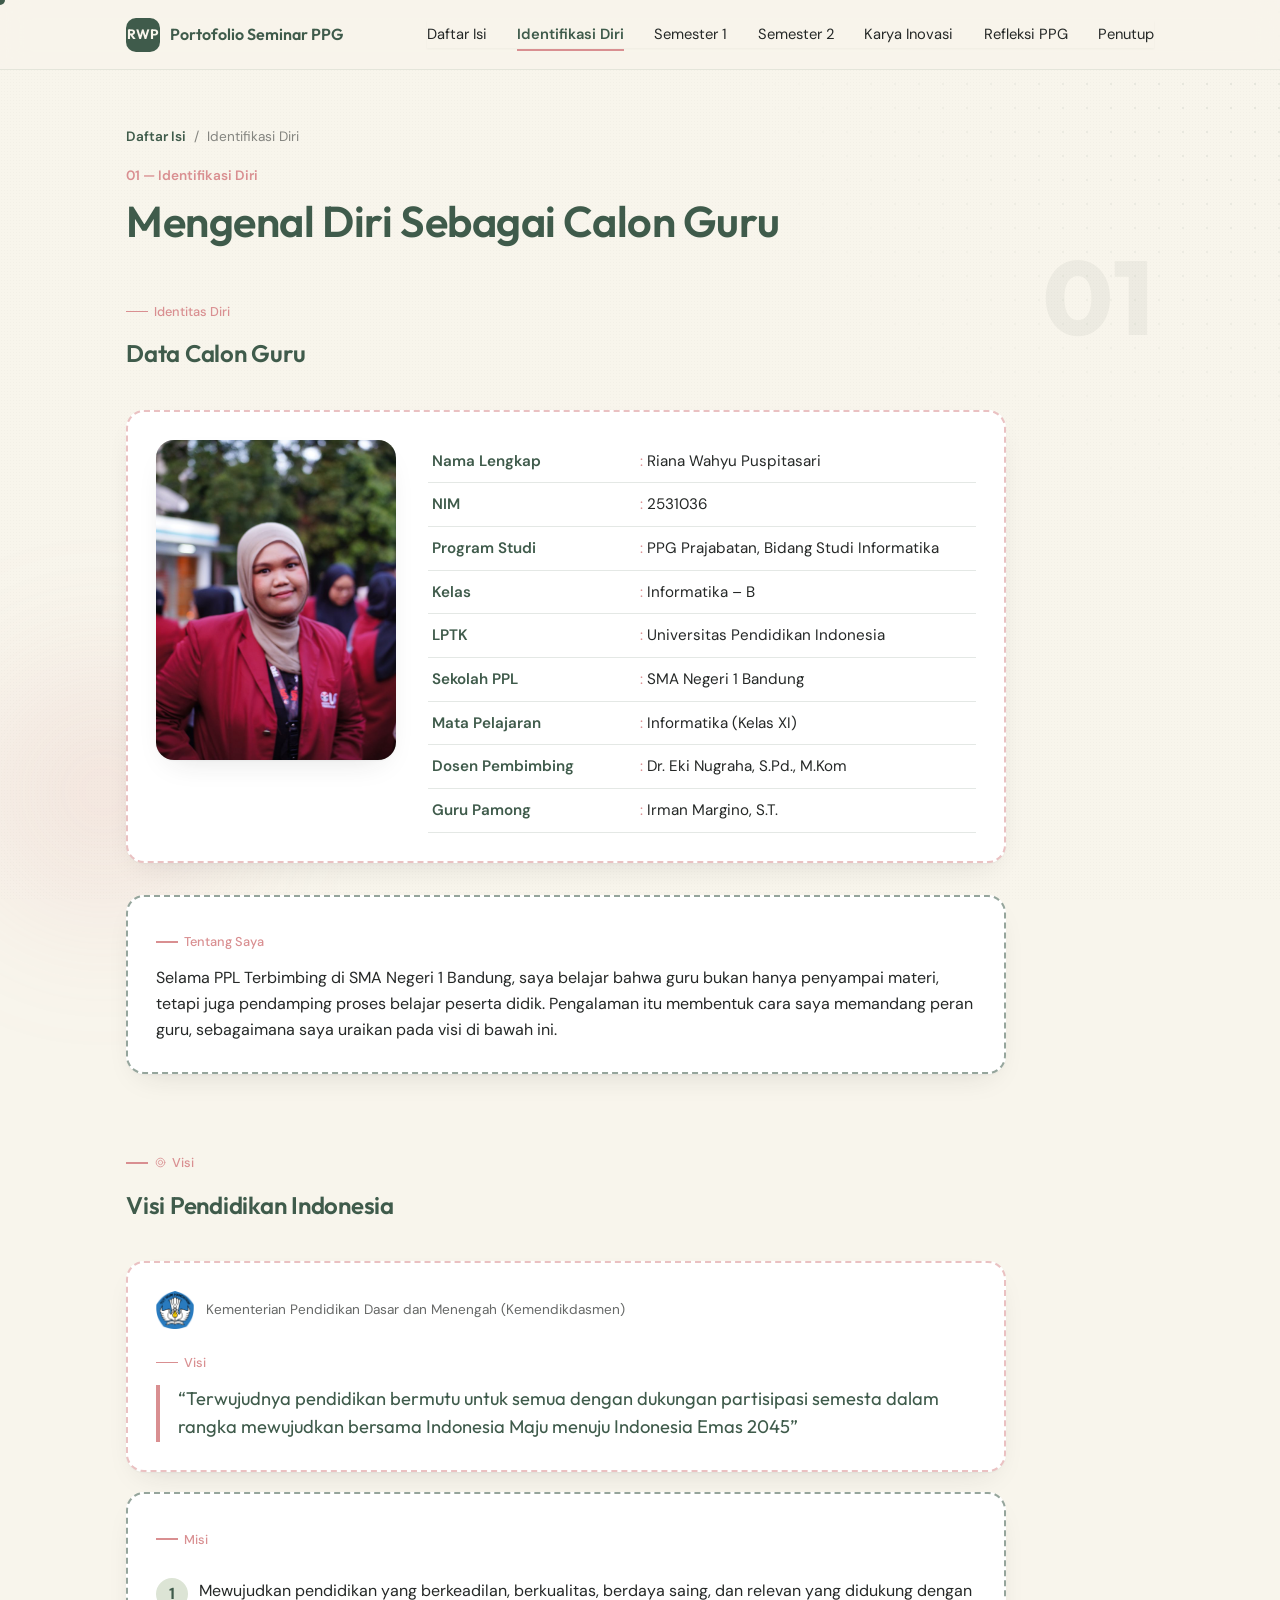
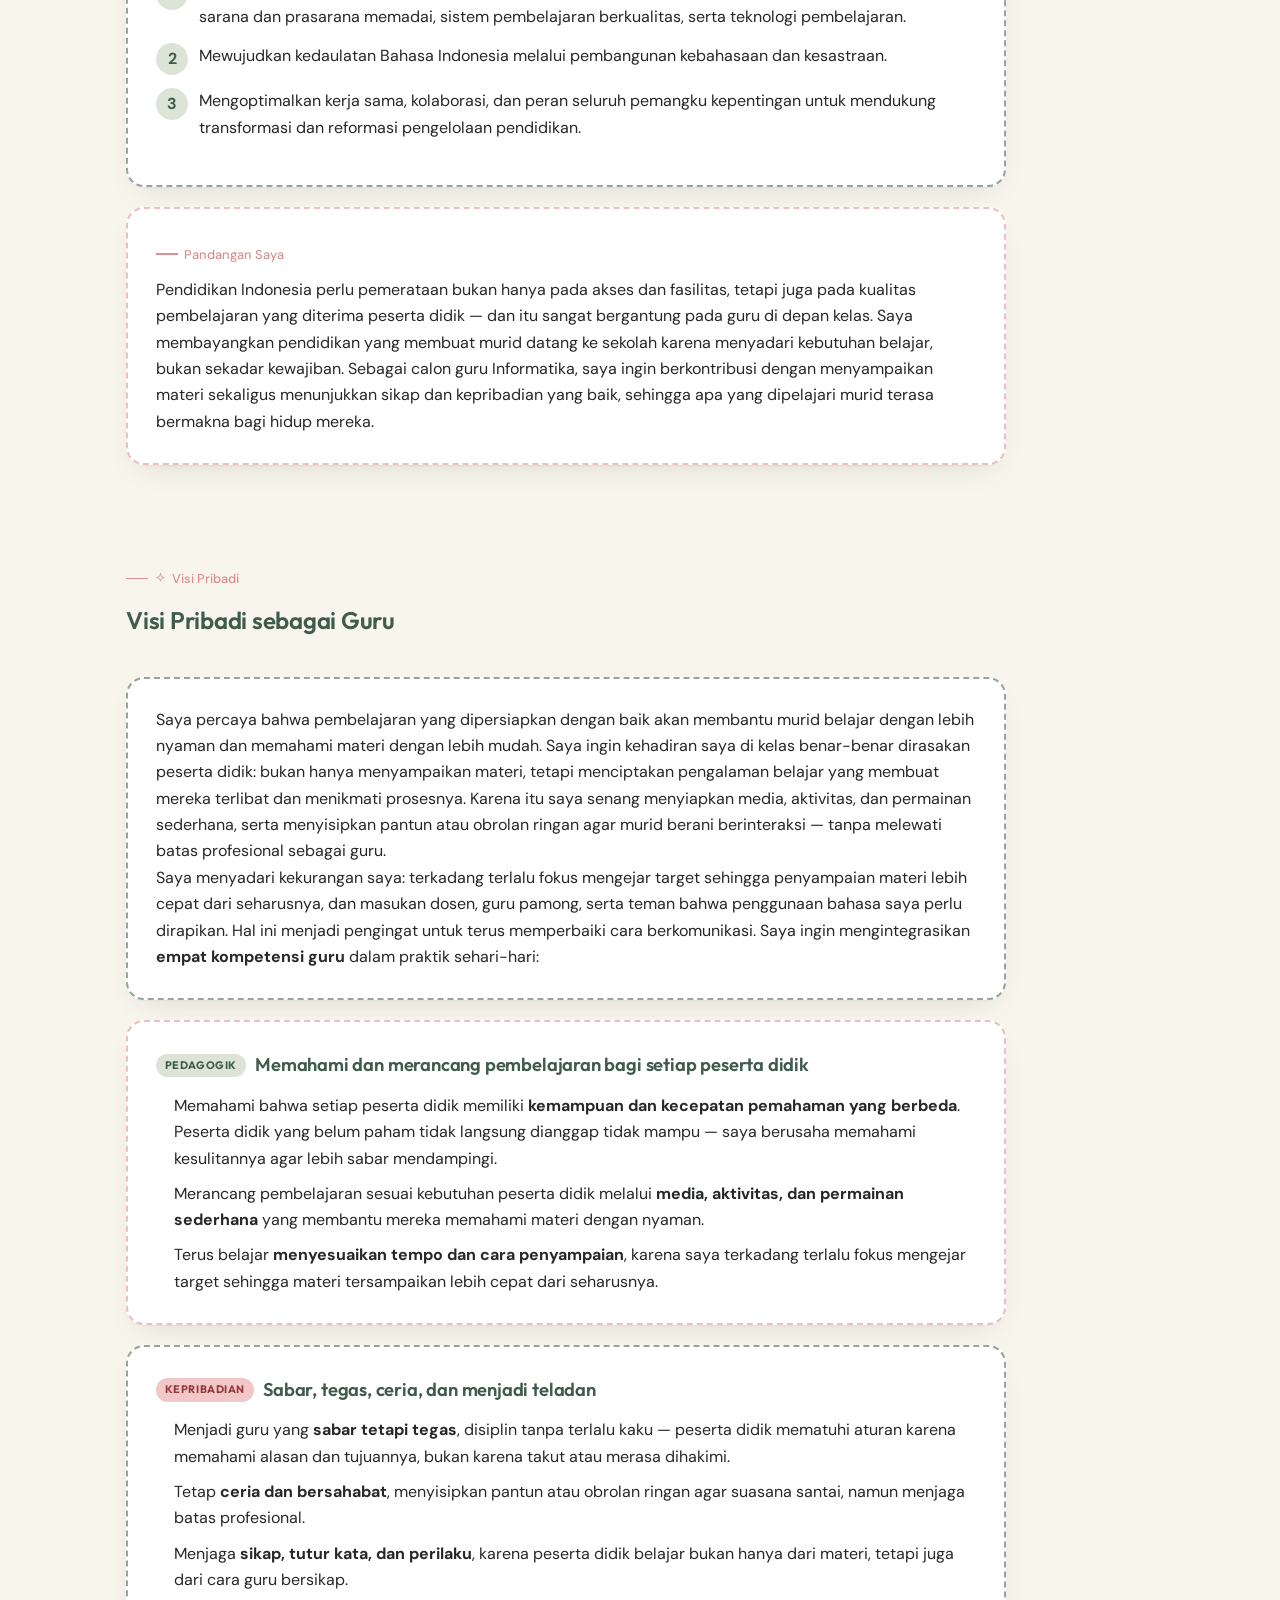
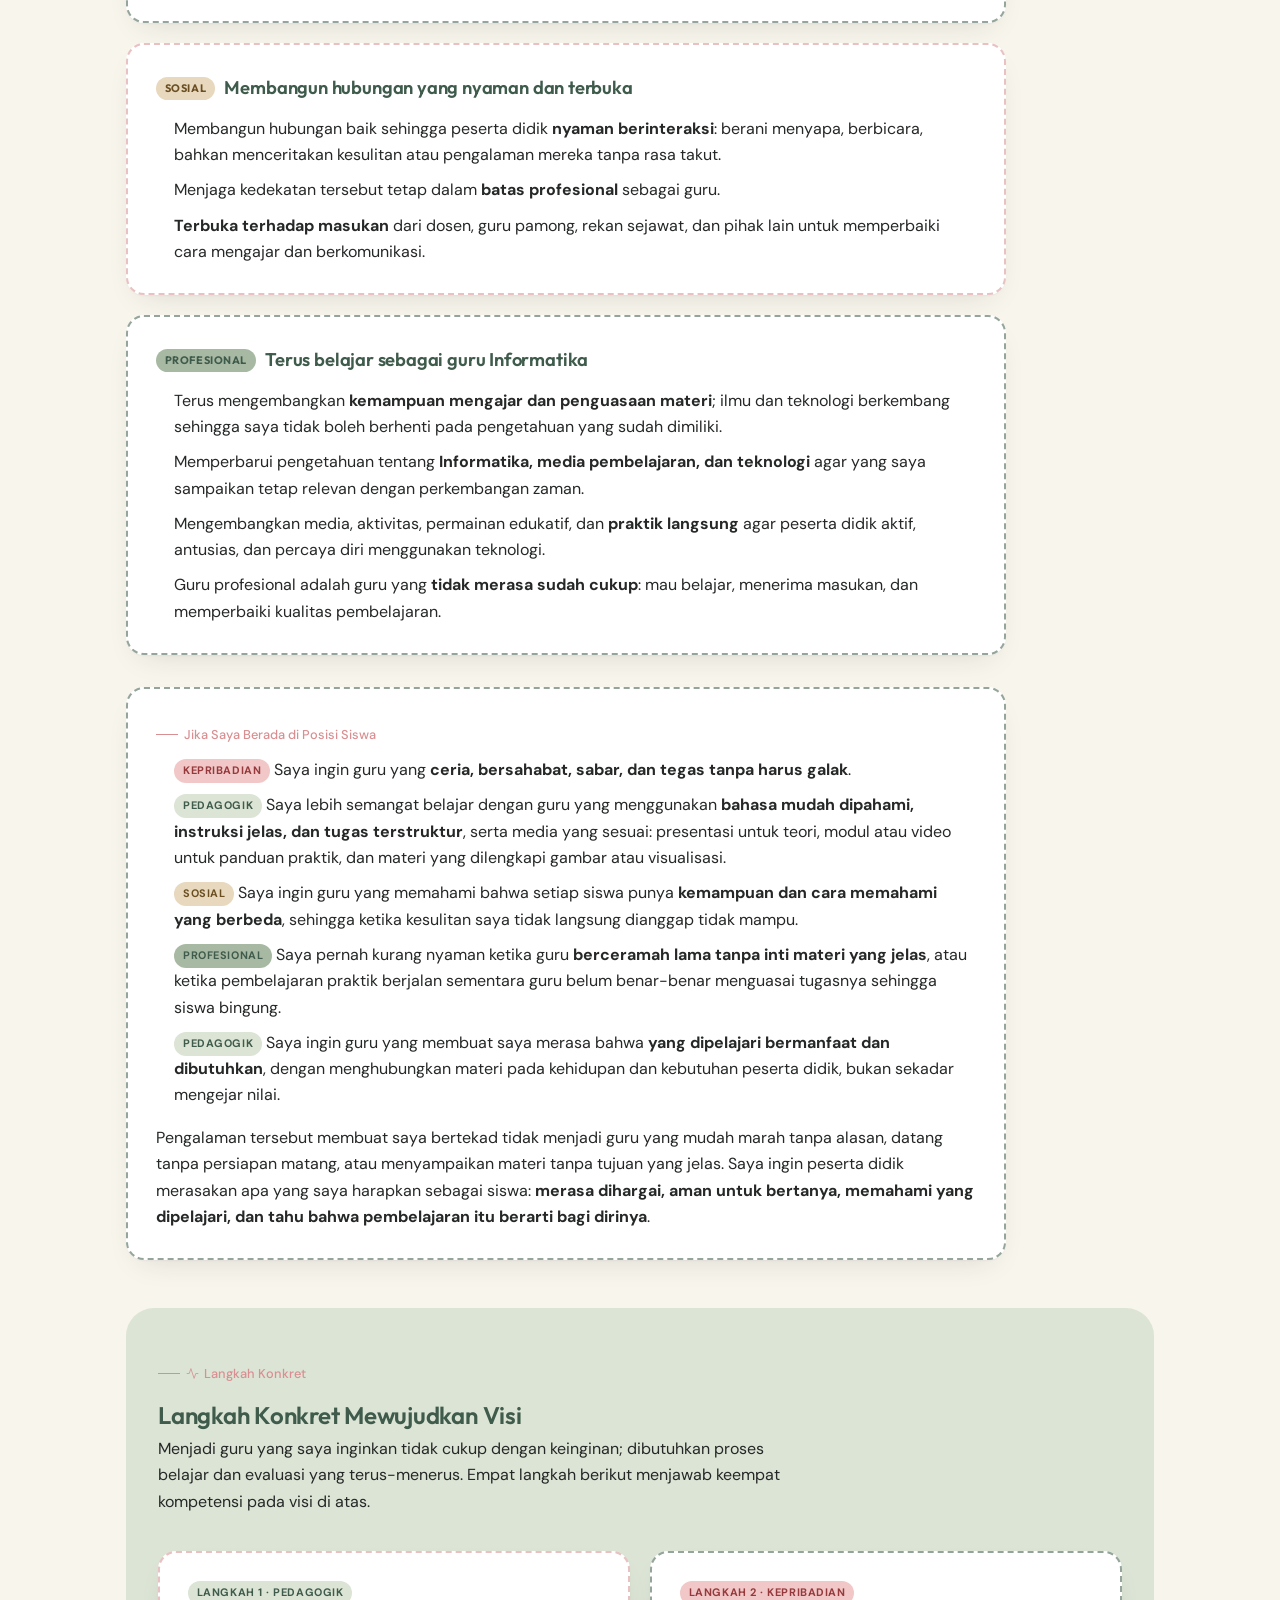
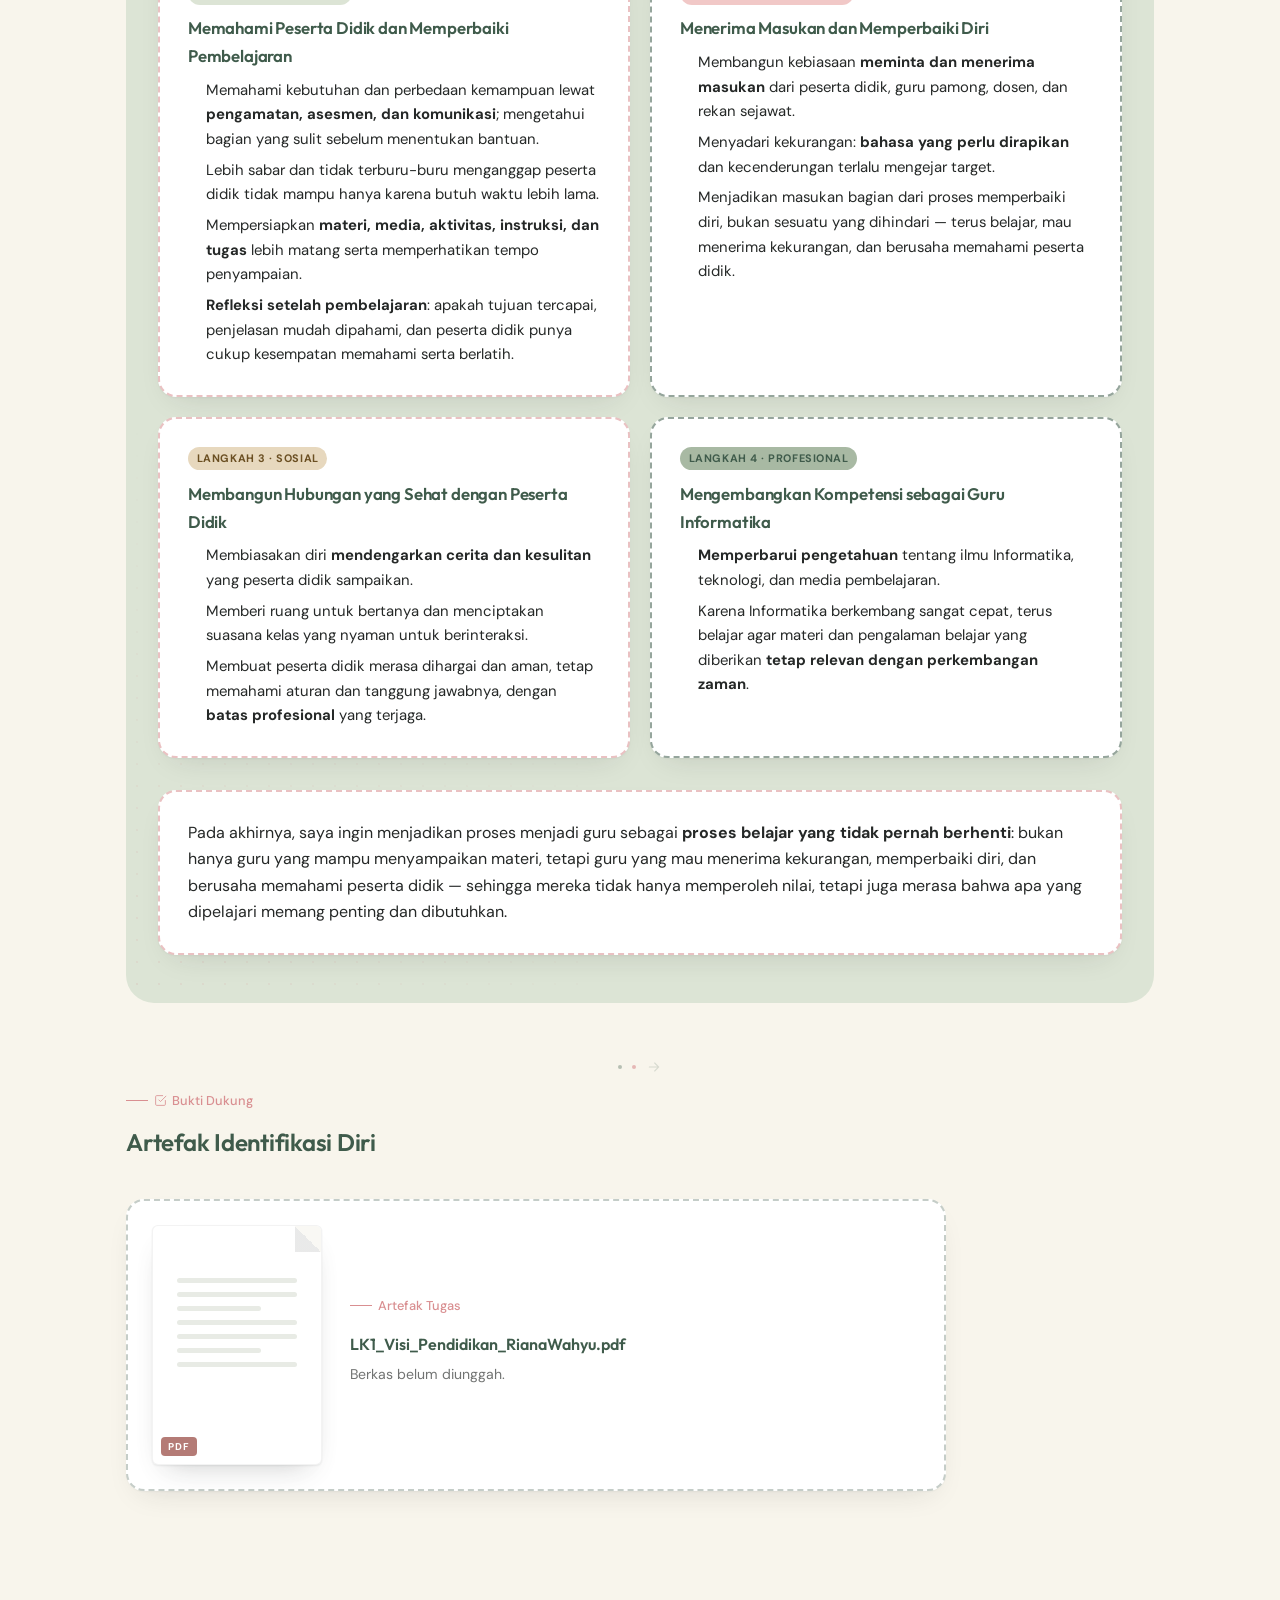
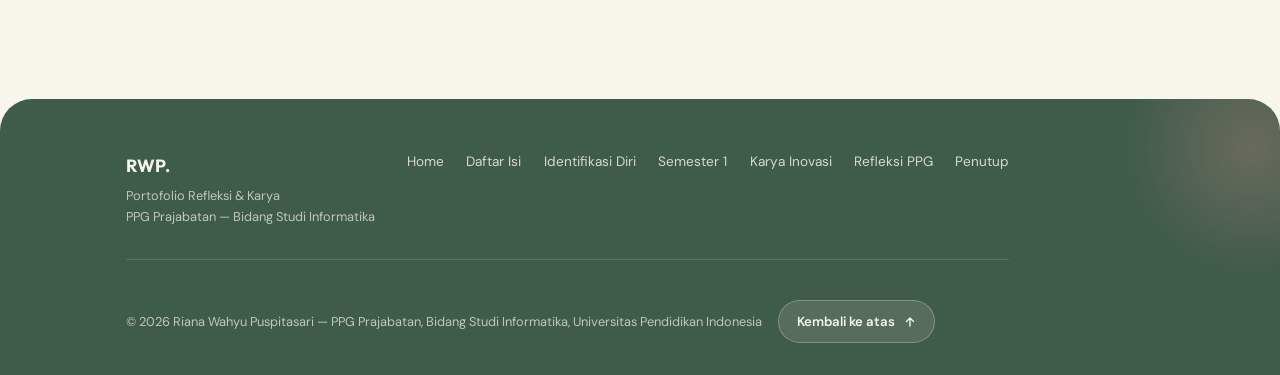
==== commit 13e055a9: "update refleksi" ====
--- a/identifikasi-diri.html
+++ b/identifikasi-diri.html
@@ -44,68 +44,171 @@
       <h1>Mengenal Diri Sebagai Calon Guru</h1>
     </div>
 
-    <!-- Tentang Saya -->
+    <!-- Identitas Diri -->
     <section class="section-tight reveal" style="position:relative;">
       <span class="section-num-bg" aria-hidden="true">01</span>
-      <div class="card card-pad" style="max-width:820px;position:relative;">
+      <div class="section-head">
+        <p class="eyebrow">Identitas Diri</p>
+        <h2>Data Calon Guru</h2>
+      </div>
+      <div class="card card-pad idcard">
+        <div class="idcard-photo"><img src="assets/img/RI2-web.jpg" alt="Foto Riana Wahyu Puspitasari" style="object-position:50% 58%;"></div>
+        <div>
+          <table class="idtable">
+            <tr><th>Nama Lengkap</th><td>Riana Wahyu Puspitasari</td></tr>
+            <tr><th>NIM</th><td>2531036</td></tr>
+            <tr><th>Program Studi</th><td>PPG Prajabatan, Bidang Studi Informatika</td></tr>
+            <tr><th>Kelas</th><td>Informatika – B</td></tr>
+            <tr><th>LPTK</th><td>Universitas Pendidikan Indonesia</td></tr>
+            <tr><th>Sekolah PPL</th><td>SMA Negeri 1 Bandung</td></tr>
+            <tr><th>Mata Pelajaran</th><td>Informatika (Kelas XI)</td></tr>
+            <tr><th>Dosen Pembimbing</th><td>Dr. Eki Nugraha, S.Pd., M.Kom</td></tr>
+            <tr><th>Guru Pamong</th><td>Irman Margino, S.T.</td></tr>
+          </table>
+        </div>
+      </div>
+      <div class="card card-pad mt-2" style="max-width:880px;">
         <p class="eyebrow">Tentang Saya</p>
-        <p>Saya Riana Wahyu Puspitasari, mahasiswa PPG Prajabatan Bidang Studi Informatika di Universitas Pendidikan Indonesia. Selama program ini saya menjalani Praktik Pengalaman Lapangan (PPL) Terbimbing di SMA Negeri 1 Bandung, mengajar mata pelajaran Informatika. Perjalanan tersebut membentuk cara saya memandang peran seorang guru — bukan hanya sebagai penyampai materi, tetapi juga sebagai pendamping proses belajar peserta didik.</p>
-      </div>
-    </section>
-
-    <!-- Visi -->
+        <p>Selama PPL Terbimbing di SMA Negeri 1 Bandung, saya belajar bahwa guru bukan hanya penyampai materi, tetapi juga pendamping proses belajar peserta didik. Pengalaman itu membentuk cara saya memandang peran guru, sebagaimana saya uraikan pada visi di bawah ini.</p>
+      </div>
+    </section>
+
+    <!-- Visi Pendidikan Indonesia -->
     <section class="reveal">
       <div class="section-head">
         <p class="eyebrow"><span class="deco-icon"><svg width="13" height="13" viewBox="0 0 24 24" fill="none" stroke="currentColor" stroke-width="1.8" stroke-linecap="round" stroke-linejoin="round"><circle cx="12" cy="12" r="8"/><circle cx="12" cy="12" r="4"/><circle cx="12" cy="12" r=".6" fill="currentColor" stroke="none"/></svg></span> Visi</p>
-        <h2>Visi Terhadap Pendidikan Indonesia</h2>
-      </div>
-      <div class="card card-pad" style="max-width:820px;">
-        <p>Pendidikan Indonesia perlu pemerataan bukan hanya pada akses dan fasilitas, tetapi juga pada kualitas pembelajaran yang diterima peserta didik — dan itu sangat bergantung pada guru di depan kelas. Pandangan ini tumbuh dari pengalaman saya sendiri sebagai siswa, dan menguat kembali saat PPL, ketika saya melihat bahwa fokus semata pada penyampaian materi tanpa memperhatikan sikap dan kepribadian guru masih bisa terjadi — termasuk berpotensi pada diri saya sendiri.</p>
-        <p>Saya membayangkan pendidikan yang membuat murid datang ke sekolah karena menyadari kebutuhan belajar, bukan sekadar kewajiban. Sebagai calon guru Informatika, saya ingin berkontribusi dengan terus berusaha menyampaikan materi sekaligus menunjukkan sikap dan kepribadian yang baik, sehingga apa yang dipelajari murid terasa bermakna bagi hidup mereka.</p>
-      </div>
-
-      <div class="card card-pad mt-2" style="max-width:820px;">
-        <p class="eyebrow">Visi sebagai Calon Guru Profesional</p>
-        <p>Saya ingin menjadi guru yang mempersiapkan pembelajaran dengan sungguh-sungguh dan hadir secara utuh di kelas — menyiapkan media, aktivitas, dan sesekali pantun atau obrolan ringan agar suasana belajar tetap nyaman namun tetap profesional. Saya menyadari masih perlu memperbaiki tempo penyampaian materi dan kerapian bahasa, dan menjadikan masukan dosen, guru pamong, serta rekan sejawat sebagai bagian dari proses itu.</p>
-        <p>Visi ini saya jabarkan dalam empat kompetensi guru: secara <b>pedagogik</b>, memahami bahwa setiap peserta didik punya kecepatan belajar berbeda dan merancang pembelajaran yang menyesuaikan kebutuhan mereka; secara <b>kepribadian</b>, menjadi guru yang sabar namun tegas, ceria namun tetap menjaga batas profesional; secara <b>sosial</b>, membangun hubungan yang membuat peserta didik nyaman berdiskusi dan terbuka menerima masukan dari sesama pendidik; dan secara <b>profesional</b>, terus memperbarui pengetahuan Informatika dan teknologi pembelajaran agar tetap relevan dengan zaman.</p>
-        <p>Pengalaman menjadi siswa mengajarkan saya bahwa pembelajaran paling berkesan datang dari guru yang jelas, sabar, dan mampu menghubungkan materi dengan kebutuhan nyata peserta didik. Visi ini adalah komitmen saya untuk menghadirkan pengalaman yang sama bagi murid-murid saya kelak.</p>
-      </div>
-    </section>
-
-    <!-- Upaya -->
+        <h2>Visi Pendidikan Indonesia</h2>
+      </div>
+      <div class="vm-grid">
+        <div class="card card-pad">
+          <div class="vm-source"><img src="assets/img/KEMDIKBUD.png" alt="Logo Kementerian Pendidikan Dasar dan Menengah"><span>Kementerian Pendidikan Dasar dan Menengah (Kemendikdasmen)</span></div>
+          <p class="eyebrow">Visi</p>
+          <p class="vm-quote">“Terwujudnya pendidikan bermutu untuk semua dengan dukungan partisipasi semesta dalam rangka mewujudkan bersama Indonesia Maju menuju Indonesia Emas 2045”</p>
+        </div>
+        <div class="card card-pad">
+          <p class="eyebrow">Misi</p>
+          <ol class="misi-list">
+            <li>Mewujudkan pendidikan yang berkeadilan, berkualitas, berdaya saing, dan relevan yang didukung dengan sarana dan prasarana memadai, sistem pembelajaran berkualitas, serta teknologi pembelajaran.</li>
+            <li>Mewujudkan kedaulatan Bahasa Indonesia melalui pembangunan kebahasaan dan kesastraan.</li>
+            <li>Mengoptimalkan kerja sama, kolaborasi, dan peran seluruh pemangku kepentingan untuk mendukung transformasi dan reformasi pengelolaan pendidikan.</li>
+          </ol>
+        </div>
+        <div class="card card-pad">
+          <p class="eyebrow">Pandangan Saya</p>
+          <p>Pendidikan Indonesia perlu pemerataan bukan hanya pada akses dan fasilitas, tetapi juga pada kualitas pembelajaran yang diterima peserta didik — dan itu sangat bergantung pada guru di depan kelas. Saya membayangkan pendidikan yang membuat murid datang ke sekolah karena menyadari kebutuhan belajar, bukan sekadar kewajiban. Sebagai calon guru Informatika, saya ingin berkontribusi dengan menyampaikan materi sekaligus menunjukkan sikap dan kepribadian yang baik, sehingga apa yang dipelajari murid terasa bermakna bagi hidup mereka.</p>
+        </div>
+      </div>
+    </section>
+
+    <!-- Visi calon guru -->
+    <section class="reveal">
+      <div class="section-head">
+        <p class="eyebrow"><span class="deco-icon"><svg width="13" height="13" viewBox="0 0 24 24" fill="none" stroke="currentColor" stroke-width="1.8" stroke-linecap="round" stroke-linejoin="round"><path d="M12 3l1.8 5.2L19 10l-5.2 1.8L12 17l-1.8-5.2L5 10l5.2-1.8L12 3Z"/></svg></span> Visi Pribadi</p>
+        <h2>Visi Pribadi sebagai Guru</h2>
+      </div>
+      <div class="card card-pad lede-block">
+        <p>Saya percaya bahwa pembelajaran yang dipersiapkan dengan baik akan membantu murid belajar dengan lebih nyaman dan memahami materi dengan lebih mudah. Saya ingin kehadiran saya di kelas benar-benar dirasakan peserta didik: bukan hanya menyampaikan materi, tetapi menciptakan pengalaman belajar yang membuat mereka terlibat dan menikmati prosesnya. Karena itu saya senang menyiapkan media, aktivitas, dan permainan sederhana, serta menyisipkan pantun atau obrolan ringan agar murid berani berinteraksi — tanpa melewati batas profesional sebagai guru.</p>
+        <p>Saya menyadari kekurangan saya: terkadang terlalu fokus mengejar target sehingga penyampaian materi lebih cepat dari seharusnya, dan masukan dosen, guru pamong, serta teman bahwa penggunaan bahasa saya perlu dirapikan. Hal ini menjadi pengingat untuk terus memperbaiki cara berkomunikasi. Saya ingin mengintegrasikan <b>empat kompetensi guru</b> dalam praktik sehari-hari:</p>
+      </div>
+
+      <div class="komp-list">
+        <div class="card card-pad komp-card">
+          <h3><span class="komp-chip pedagogik">Pedagogik</span> Memahami dan merancang pembelajaran bagi setiap peserta didik</h3>
+          <ul>
+            <li>Memahami bahwa setiap peserta didik memiliki <b>kemampuan dan kecepatan pemahaman yang berbeda</b>. Peserta didik yang belum paham tidak langsung dianggap tidak mampu — saya berusaha memahami kesulitannya agar lebih sabar mendampingi.</li>
+            <li>Merancang pembelajaran sesuai kebutuhan peserta didik melalui <b>media, aktivitas, dan permainan sederhana</b> yang membantu mereka memahami materi dengan nyaman.</li>
+            <li>Terus belajar <b>menyesuaikan tempo dan cara penyampaian</b>, karena saya terkadang terlalu fokus mengejar target sehingga materi tersampaikan lebih cepat dari seharusnya.</li>
+          </ul>
+        </div>
+        <div class="card card-pad komp-card">
+          <h3><span class="komp-chip kepribadian">Kepribadian</span> Sabar, tegas, ceria, dan menjadi teladan</h3>
+          <ul>
+            <li>Menjadi guru yang <b>sabar tetapi tegas</b>, disiplin tanpa terlalu kaku — peserta didik mematuhi aturan karena memahami alasan dan tujuannya, bukan karena takut atau merasa dihakimi.</li>
+            <li>Tetap <b>ceria dan bersahabat</b>, menyisipkan pantun atau obrolan ringan agar suasana santai, namun menjaga batas profesional.</li>
+            <li>Menjaga <b>sikap, tutur kata, dan perilaku</b>, karena peserta didik belajar bukan hanya dari materi, tetapi juga dari cara guru bersikap.</li>
+          </ul>
+        </div>
+        <div class="card card-pad komp-card">
+          <h3><span class="komp-chip sosial">Sosial</span> Membangun hubungan yang nyaman dan terbuka</h3>
+          <ul>
+            <li>Membangun hubungan baik sehingga peserta didik <b>nyaman berinteraksi</b>: berani menyapa, berbicara, bahkan menceritakan kesulitan atau pengalaman mereka tanpa rasa takut.</li>
+            <li>Menjaga kedekatan tersebut tetap dalam <b>batas profesional</b> sebagai guru.</li>
+            <li><b>Terbuka terhadap masukan</b> dari dosen, guru pamong, rekan sejawat, dan pihak lain untuk memperbaiki cara mengajar dan berkomunikasi.</li>
+          </ul>
+        </div>
+        <div class="card card-pad komp-card">
+          <h3><span class="komp-chip profesional">Profesional</span> Terus belajar sebagai guru Informatika</h3>
+          <ul>
+            <li>Terus mengembangkan <b>kemampuan mengajar dan penguasaan materi</b>; ilmu dan teknologi berkembang sehingga saya tidak boleh berhenti pada pengetahuan yang sudah dimiliki.</li>
+            <li>Memperbarui pengetahuan tentang <b>Informatika, media pembelajaran, dan teknologi</b> agar yang saya sampaikan tetap relevan dengan perkembangan zaman.</li>
+            <li>Mengembangkan media, aktivitas, permainan edukatif, dan <b>praktik langsung</b> agar peserta didik aktif, antusias, dan percaya diri menggunakan teknologi.</li>
+            <li>Guru profesional adalah guru yang <b>tidak merasa sudah cukup</b>: mau belajar, menerima masukan, dan memperbaiki kualitas pembelajaran.</li>
+          </ul>
+        </div>
+      </div>
+
+      <div class="card card-pad komp-card mt-2" style="max-width:880px;">
+        <p class="eyebrow">Jika Saya Berada di Posisi Siswa</p>
+        <ul>
+          <li><span class="komp-chip kepribadian">Kepribadian</span> Saya ingin guru yang <b>ceria, bersahabat, sabar, dan tegas tanpa harus galak</b>.</li>
+          <li><span class="komp-chip pedagogik">Pedagogik</span> Saya lebih semangat belajar dengan guru yang menggunakan <b>bahasa mudah dipahami, instruksi jelas, dan tugas terstruktur</b>, serta media yang sesuai: presentasi untuk teori, modul atau video untuk panduan praktik, dan materi yang dilengkapi gambar atau visualisasi.</li>
+          <li><span class="komp-chip sosial">Sosial</span> Saya ingin guru yang memahami bahwa setiap siswa punya <b>kemampuan dan cara memahami yang berbeda</b>, sehingga ketika kesulitan saya tidak langsung dianggap tidak mampu.</li>
+          <li><span class="komp-chip profesional">Profesional</span> Saya pernah kurang nyaman ketika guru <b>berceramah lama tanpa inti materi yang jelas</b>, atau ketika pembelajaran praktik berjalan sementara guru belum benar-benar menguasai tugasnya sehingga siswa bingung.</li>
+          <li><span class="komp-chip pedagogik">Pedagogik</span> Saya ingin guru yang membuat saya merasa bahwa <b>yang dipelajari bermanfaat dan dibutuhkan</b>, dengan menghubungkan materi pada kehidupan dan kebutuhan peserta didik, bukan sekadar mengejar nilai.</li>
+        </ul>
+        <p class="mt-1">Pengalaman tersebut membuat saya bertekad tidak menjadi guru yang mudah marah tanpa alasan, datang tanpa persiapan matang, atau menyampaikan materi tanpa tujuan yang jelas. Saya ingin peserta didik merasakan apa yang saya harapkan sebagai siswa: <b>merasa dihargai, aman untuk bertanya, memahami yang dipelajari, dan tahu bahwa pembelajaran itu berarti bagi dirinya</b>.</p>
+      </div>
+    </section>
+
+    <!-- Langkah konkret -->
     <section class="section-alt reveal" style="border-radius: var(--radius-lg); margin-inline: 0; position:relative; overflow:hidden;">
       <div class="dot-field rose corner-bl" aria-hidden="true"></div>
       <div class="container" style="padding-inline:2rem;max-width:100%;position:relative;">
         <div class="section-head">
           <p class="eyebrow"><span class="deco-icon"><svg width="13" height="13" viewBox="0 0 24 24" fill="none" stroke="currentColor" stroke-width="1.8" stroke-linecap="round" stroke-linejoin="round"><path d="M22 12h-4l-3 9L9 3l-3 9H2"/></svg></span> Langkah Konkret</p>
-          <h2>Upaya Mewujudkan Visi</h2>
-        </div>
-        <div class="grid grid-2">
-          <div class="card card-pad">
-            <span class="tag mb-1">1</span>
-            <h3 style="font-size:1.05rem;">Memahami Kebutuhan Peserta Didik</h3>
-            <p class="muted">Melalui pengamatan, asesmen, dan komunikasi langsung sebelum menentukan cara membantu mereka.</p>
-          </div>
-          <div class="card card-pad">
-            <span class="tag mb-1">2</span>
-            <h3 style="font-size:1.05rem;">Memperbaiki Rancangan Pembelajaran</h3>
-            <p class="muted">Menyiapkan materi, media, dan tempo penyampaian dengan lebih matang, disertai refleksi setelah mengajar.</p>
-          </div>
-          <div class="card card-pad">
-            <span class="tag mb-1">3</span>
-            <h3 style="font-size:1.05rem;">Terbuka Terhadap Masukan</h3>
-            <p class="muted">Menjadikan umpan balik dari peserta didik, guru pamong, dosen, dan rekan sejawat sebagai bahan perbaikan diri.</p>
-          </div>
-          <div class="card card-pad">
-            <span class="tag mb-1">4</span>
-            <h3 style="font-size:1.05rem;">Mengembangkan Kompetensi Profesional</h3>
-            <p class="muted">Memperbarui pengetahuan Informatika, teknologi, dan media pembelajaran agar tetap relevan.</p>
-          </div>
-          <div class="card card-pad" style="grid-column: span 2;">
-            <span class="tag mb-1">5</span>
+          <h2>Langkah Konkret Mewujudkan Visi</h2>
+          <p class="lede" style="margin-inline:0;">Menjadi guru yang saya inginkan tidak cukup dengan keinginan; dibutuhkan proses belajar dan evaluasi yang terus-menerus. Empat langkah berikut menjawab keempat kompetensi pada visi di atas.</p>
+        </div>
+        <div class="step-grid">
+          <div class="card card-pad step-card">
+            <span class="komp-chip pedagogik">Langkah 1 · Pedagogik</span>
+            <h3 style="font-size:1.05rem;">Memahami Peserta Didik dan Memperbaiki Pembelajaran</h3>
+            <ul>
+              <li>Memahami kebutuhan dan perbedaan kemampuan lewat <b>pengamatan, asesmen, dan komunikasi</b>; mengetahui bagian yang sulit sebelum menentukan bantuan.</li>
+              <li>Lebih sabar dan tidak terburu-buru menganggap peserta didik tidak mampu hanya karena butuh waktu lebih lama.</li>
+              <li>Mempersiapkan <b>materi, media, aktivitas, instruksi, dan tugas</b> lebih matang serta memperhatikan tempo penyampaian.</li>
+              <li><b>Refleksi setelah pembelajaran</b>: apakah tujuan tercapai, penjelasan mudah dipahami, dan peserta didik punya cukup kesempatan memahami serta berlatih.</li>
+            </ul>
+          </div>
+          <div class="card card-pad step-card">
+            <span class="komp-chip kepribadian">Langkah 2 · Kepribadian</span>
+            <h3 style="font-size:1.05rem;">Menerima Masukan dan Memperbaiki Diri</h3>
+            <ul>
+              <li>Membangun kebiasaan <b>meminta dan menerima masukan</b> dari peserta didik, guru pamong, dosen, dan rekan sejawat.</li>
+              <li>Menyadari kekurangan: <b>bahasa yang perlu dirapikan</b> dan kecenderungan terlalu mengejar target.</li>
+              <li>Menjadikan masukan bagian dari proses memperbaiki diri, bukan sesuatu yang dihindari — terus belajar, mau menerima kekurangan, dan berusaha memahami peserta didik.</li>
+            </ul>
+          </div>
+          <div class="card card-pad step-card">
+            <span class="komp-chip sosial">Langkah 3 · Sosial</span>
             <h3 style="font-size:1.05rem;">Membangun Hubungan yang Sehat dengan Peserta Didik</h3>
-            <p class="muted">Mendengarkan cerita dan kesulitan mereka, membuka ruang bertanya, tanpa menghilangkan batas profesional sebagai guru.</p>
-          </div>
+            <ul>
+              <li>Membiasakan diri <b>mendengarkan cerita dan kesulitan</b> yang peserta didik sampaikan.</li>
+              <li>Memberi ruang untuk bertanya dan menciptakan suasana kelas yang nyaman untuk berinteraksi.</li>
+              <li>Membuat peserta didik merasa dihargai dan aman, tetap memahami aturan dan tanggung jawabnya, dengan <b>batas profesional</b> yang terjaga.</li>
+            </ul>
+          </div>
+          <div class="card card-pad step-card">
+            <span class="komp-chip profesional">Langkah 4 · Profesional</span>
+            <h3 style="font-size:1.05rem;">Mengembangkan Kompetensi sebagai Guru Informatika</h3>
+            <ul>
+              <li><b>Memperbarui pengetahuan</b> tentang ilmu Informatika, teknologi, dan media pembelajaran.</li>
+              <li>Karena Informatika berkembang sangat cepat, terus belajar agar materi dan pengalaman belajar yang diberikan <b>tetap relevan dengan perkembangan zaman</b>.</li>
+            </ul>
+          </div>
+        </div>
+        <div class="card card-pad mt-2">
+          <p>Pada akhirnya, saya ingin menjadikan proses menjadi guru sebagai <b>proses belajar yang tidak pernah berhenti</b>: bukan hanya guru yang mampu menyampaikan materi, tetapi guru yang mau menerima kekurangan, memperbaiki diri, dan berusaha memahami peserta didik — sehingga mereka tidak hanya memperoleh nilai, tetapi juga merasa bahwa apa yang dipelajari memang penting dan dibutuhkan.</p>
         </div>
       </div>
     </section>
@@ -120,12 +223,8 @@
         <p class="eyebrow"><span class="deco-icon"><svg width="13" height="13" viewBox="0 0 24 24" fill="none" stroke="currentColor" stroke-width="1.8" stroke-linecap="round" stroke-linejoin="round"><path d="M9 11l3 3L22 4"/><path d="M21 12v7a2 2 0 0 1-2 2H5a2 2 0 0 1-2-2V5a2 2 0 0 1 2-2h11"/></svg></span> Bukti Dukung</p>
         <h2>Artefak Identifikasi Diri</h2>
       </div>
-      <div class="artefact-frame" style="max-width:820px;">
-        <svg width="34" height="34" viewBox="0 0 24 24" fill="none" stroke="currentColor" stroke-width="1.6"><path d="M14 2H6a2 2 0 0 0-2 2v16a2 2 0 0 0 2 2h12a2 2 0 0 0 2-2V8z"/><path d="M14 2v6h6"/></svg>
-        <p>Letakkan berkas LK 1 — Visi Terhadap Pendidikan Indonesia di sini</p>
-        <p class="fname">LK1_Visi_Pendidikan_RianaWahyu.pdf</p>
-        <a href="#" class="btn btn-outline btn-sm mt-1">Lihat Dokumen</a>
-      </div>
+      <!-- Isi data-doc-url dengan path PDF (mis. assets/pdf/LK1_Visi_Pendidikan_RianaWahyu.pdf) atau tautan Google Drive setelah berkas siap -->
+      <div class="doc-viewer" data-doc-name="LK1_Visi_Pendidikan_RianaWahyu.pdf" data-doc-url="" data-doc-thumb=""></div>
     </section>
 
   </div>
@@ -154,6 +253,7 @@
   </div>
 </footer>
 
+<script src="assets/js/doc-viewer.js"></script>
 <script src="assets/js/main.js"></script>
 </body>
 </html>
--- a/assets/css/style.css
+++ b/assets/css/style.css
@@ -1665,3 +1665,87 @@
 .identity-panel:hover {
   border-color: var(--dash-pink) !important;
 }
+
+/* ---------- Pratinjau dokumen inline (doc-viewer) ---------- */
+.doc-viewer{ max-width: 820px; }
+.doc-card{
+  display: grid; grid-template-columns: 170px 1fr; gap: 1.75rem; align-items: center;
+  background: var(--white); border-radius: var(--radius-md); padding: 1.5rem;
+  box-shadow: var(--shadow-card); border: 2px dashed rgba(63,91,75,.3);
+}
+.doc-paper{
+  position: relative; aspect-ratio: 1 / 1.414; background: #fff; border-radius: 6px;
+  box-shadow: 0 1px 2px rgba(37,40,39,.12), 0 14px 28px -14px rgba(37,40,39,.35);
+  overflow: hidden; border: 1px solid rgba(37,40,39,.08);
+}
+.doc-paper img{ position:absolute; inset:0; width:100%; height:100%; object-fit: cover; object-position: top; z-index:1; }
+.doc-paper::after{ /* lipatan sudut */
+  content:""; position:absolute; top:0; right:0; z-index:2; width:26px; height:26px;
+  background: linear-gradient(225deg, var(--cream) 50%, rgba(37,40,39,.14) 50%);
+}
+.doc-lines{ position:absolute; inset: 22% 14% 10% 14%; display:flex; flex-direction:column; gap:9px; }
+.doc-lines i{ display:block; height:5px; border-radius:3px; background: var(--sage-pale); }
+.doc-lines i:nth-child(3n){ width: 70%; }
+.doc-badge{
+  position:absolute; left:8px; bottom:8px; z-index:3; background: #c0392b; color:#fff;
+  font: 700 .62rem/1 var(--font-body); letter-spacing:.08em; padding:.28rem .45rem; border-radius:4px;
+}
+.doc-name{ font-family: var(--font-display); font-weight:600; color: var(--sage-deep); word-break: break-word; margin: .15rem 0 .35rem; }
+.doc-sub{ font-size:.88rem; margin-bottom: 1rem; }
+.doc-actions{ display:flex; gap:.6rem; flex-wrap:wrap; }
+.doc-card.is-empty .doc-paper{ opacity:.7; filter: grayscale(.4); }
+.doc-preview{
+  margin-top: 1rem; background: var(--white); border-radius: var(--radius-md);
+  box-shadow: var(--shadow-lift); overflow: hidden; border: 1px solid rgba(63,91,75,.15);
+  animation: docOpen .35s ease;
+}
+.doc-preview[hidden]{ display:none; }
+@keyframes docOpen{ from{ opacity:0; transform: translateY(-8px);} to{ opacity:1; transform:none; } }
+.doc-toolbar{
+  display:flex; justify-content:space-between; align-items:center; gap:1rem;
+  padding:.65rem 1rem; background: var(--sage-deep); color: var(--cream); font-size:.85rem;
+}
+.doc-tname{ overflow:hidden; text-overflow:ellipsis; white-space:nowrap; }
+.doc-close{ background:transparent; border:1px solid rgba(248,245,236,.5); color:inherit; border-radius:999px; padding:.25rem .8rem; cursor:pointer; font: inherit; }
+.doc-close:hover{ background: rgba(248,245,236,.15); }
+.doc-frame iframe{ display:block; width:100%; height: min(80vh, 760px); border:0; background:#eee; }
+.doc-note{ font-size:.78rem; padding:.55rem 1rem; text-align:center; }
+@media (max-width: 640px){
+  .doc-card{ grid-template-columns: 1fr; text-align:center; }
+  .doc-paper{ max-width: 150px; margin-inline:auto; }
+  .doc-actions{ justify-content:center; }
+}
+
+/* ---------- Identifikasi diri: kartu identitas, visi-misi, kompetensi ---------- */
+.idcard{ display:grid; grid-template-columns: 240px 1fr; gap: 2rem; max-width: 880px; align-items:start; }
+.idcard-photo{ aspect-ratio: 3/4; border-radius: var(--radius-md); overflow:hidden; background: var(--sage-pale); box-shadow: var(--shadow-card); }
+.idcard-photo img{ width:100%; height:100%; object-fit:cover; object-position: top; display:block; }
+.idtable{ width:100%; border-collapse: collapse; font-size:.95rem; }
+.idtable th, .idtable td{ text-align:left; padding:.55rem .25rem; border-bottom:1px solid rgba(63,91,75,.14); vertical-align: top; }
+.idtable th{ width: 38%; font-weight:600; color: var(--sage-deep); }
+.idtable td::before{ content: ": "; color: var(--rose); }
+@media (max-width: 700px){ .idcard{ grid-template-columns: 1fr; } .idcard-photo{ max-width: 220px; margin-inline:auto; } }
+
+.vm-grid{ display:grid; grid-template-columns: 1fr; gap:1.25rem; max-width: 880px; }
+.vm-source{ display:flex; align-items:center; gap:.75rem; font-size:.85rem; color: rgba(37,40,39,.7); margin-bottom: 1rem; }
+.vm-source img{ height: 38px; width:auto; }
+.vm-quote{ font-family: var(--font-display); font-size:1.15rem; line-height:1.55; color: var(--sage-deep); border-left:4px solid var(--rose); padding-left:1.1rem; }
+.misi-list{ padding-left:0; list-style:none; counter-reset: misi; display:grid; gap:.8rem; }
+.misi-list li{ counter-increment: misi; display:grid; grid-template-columns: 2rem 1fr; gap:.7rem; }
+.misi-list li::before{ content: counter(misi); width:2rem; height:2rem; border-radius:50%; background: var(--sage-pale); color: var(--sage-deep); font-weight:700; display:flex; align-items:center; justify-content:center; }
+
+.komp-list{ display:grid; gap:1.25rem; max-width:880px; }
+.komp-card h3{ display:flex; align-items:center; gap:.6rem; font-size:1.15rem; margin-bottom:.75rem; }
+.komp-card ul{ margin:0; padding-left:1.15rem; display:grid; gap:.55rem; }
+.komp-card li::marker{ color: var(--rose); }
+.komp-chip{ display:inline-block; font-size:.68rem; font-weight:700; letter-spacing:.05em; text-transform:uppercase; padding:.18rem .55rem; border-radius:999px; background: var(--sage-pale); color: var(--sage-deep); vertical-align: middle; }
+.komp-chip.pedagogik{ background:#DCE4D5; } .komp-chip.kepribadian{ background:#F1C8C7; color:#96393c; }
+.komp-chip.sosial{ background:#E7D8BE; color:#6b4f22; } .komp-chip.profesional{ background:#A8B9A3; }
+.step-grid{ display:grid; grid-template-columns: repeat(2, 1fr); gap:1.25rem; }
+@media (max-width: 700px){ .step-grid{ grid-template-columns: 1fr; } }
+.step-card .komp-chip{ margin-bottom:.6rem; }
+.step-card ul{ padding-left:1.1rem; margin:.5rem 0 0; display:grid; gap:.4rem; font-size:.93rem; }
+.lede-block{ max-width:880px; margin-bottom:1.25rem; }
+
+/* penekanan poin 4C */
+.accordion-panel-inner b{ color: var(--sage-deep); font-weight:700; background: linear-gradient(transparent 62%, rgba(217,143,145,.32) 62%); padding-inline:1px; }
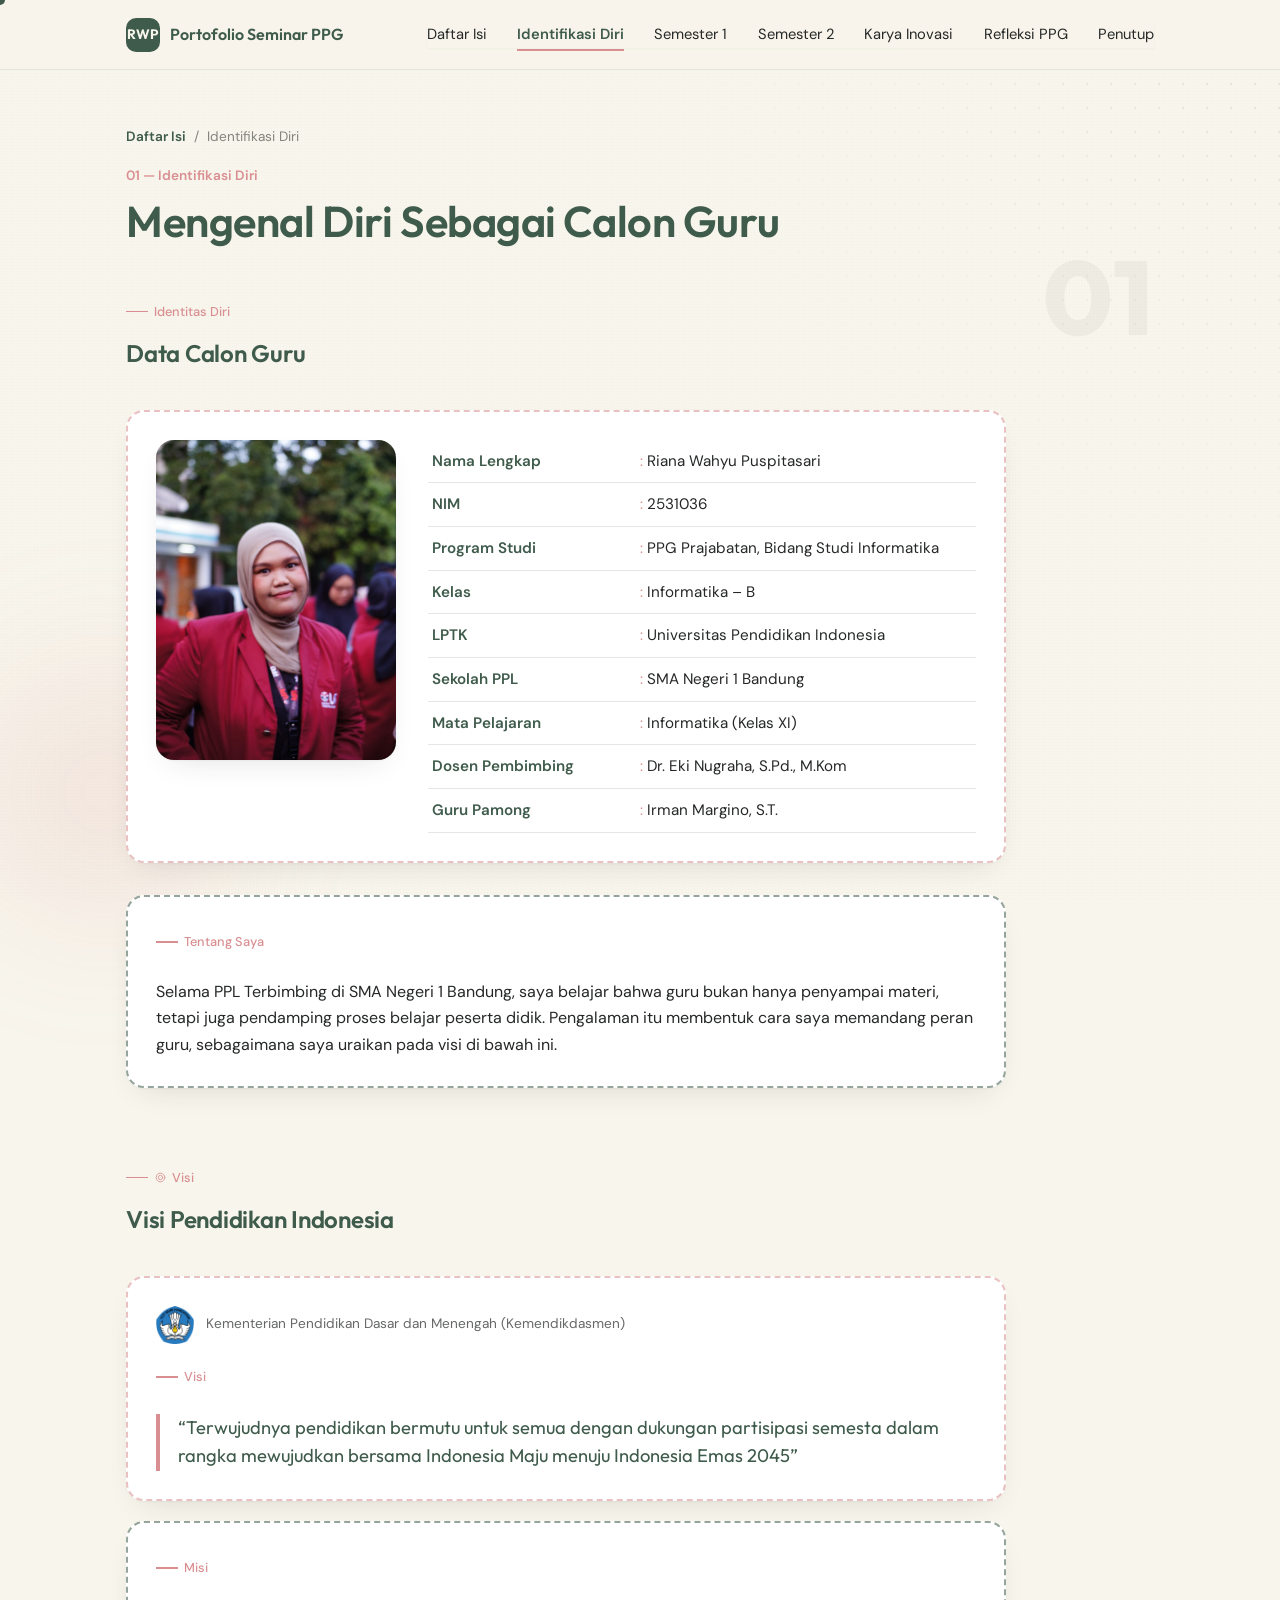
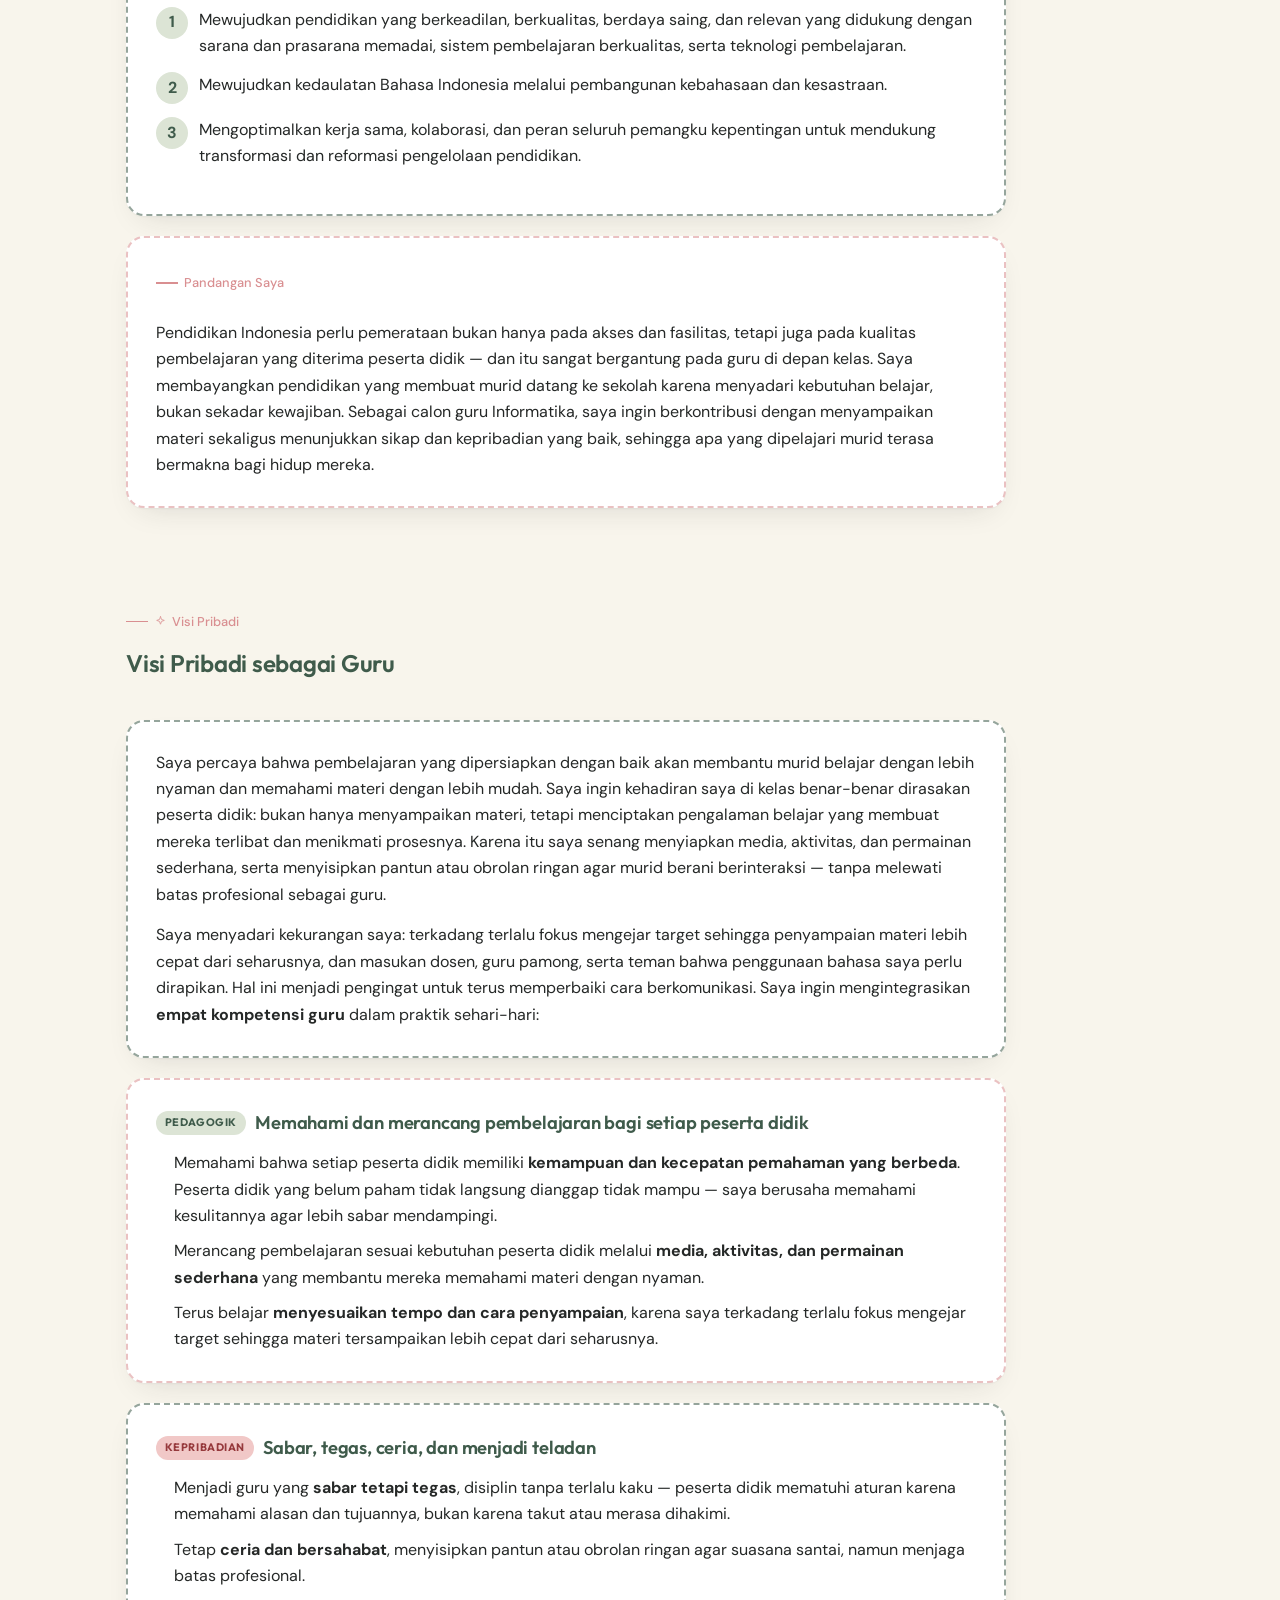
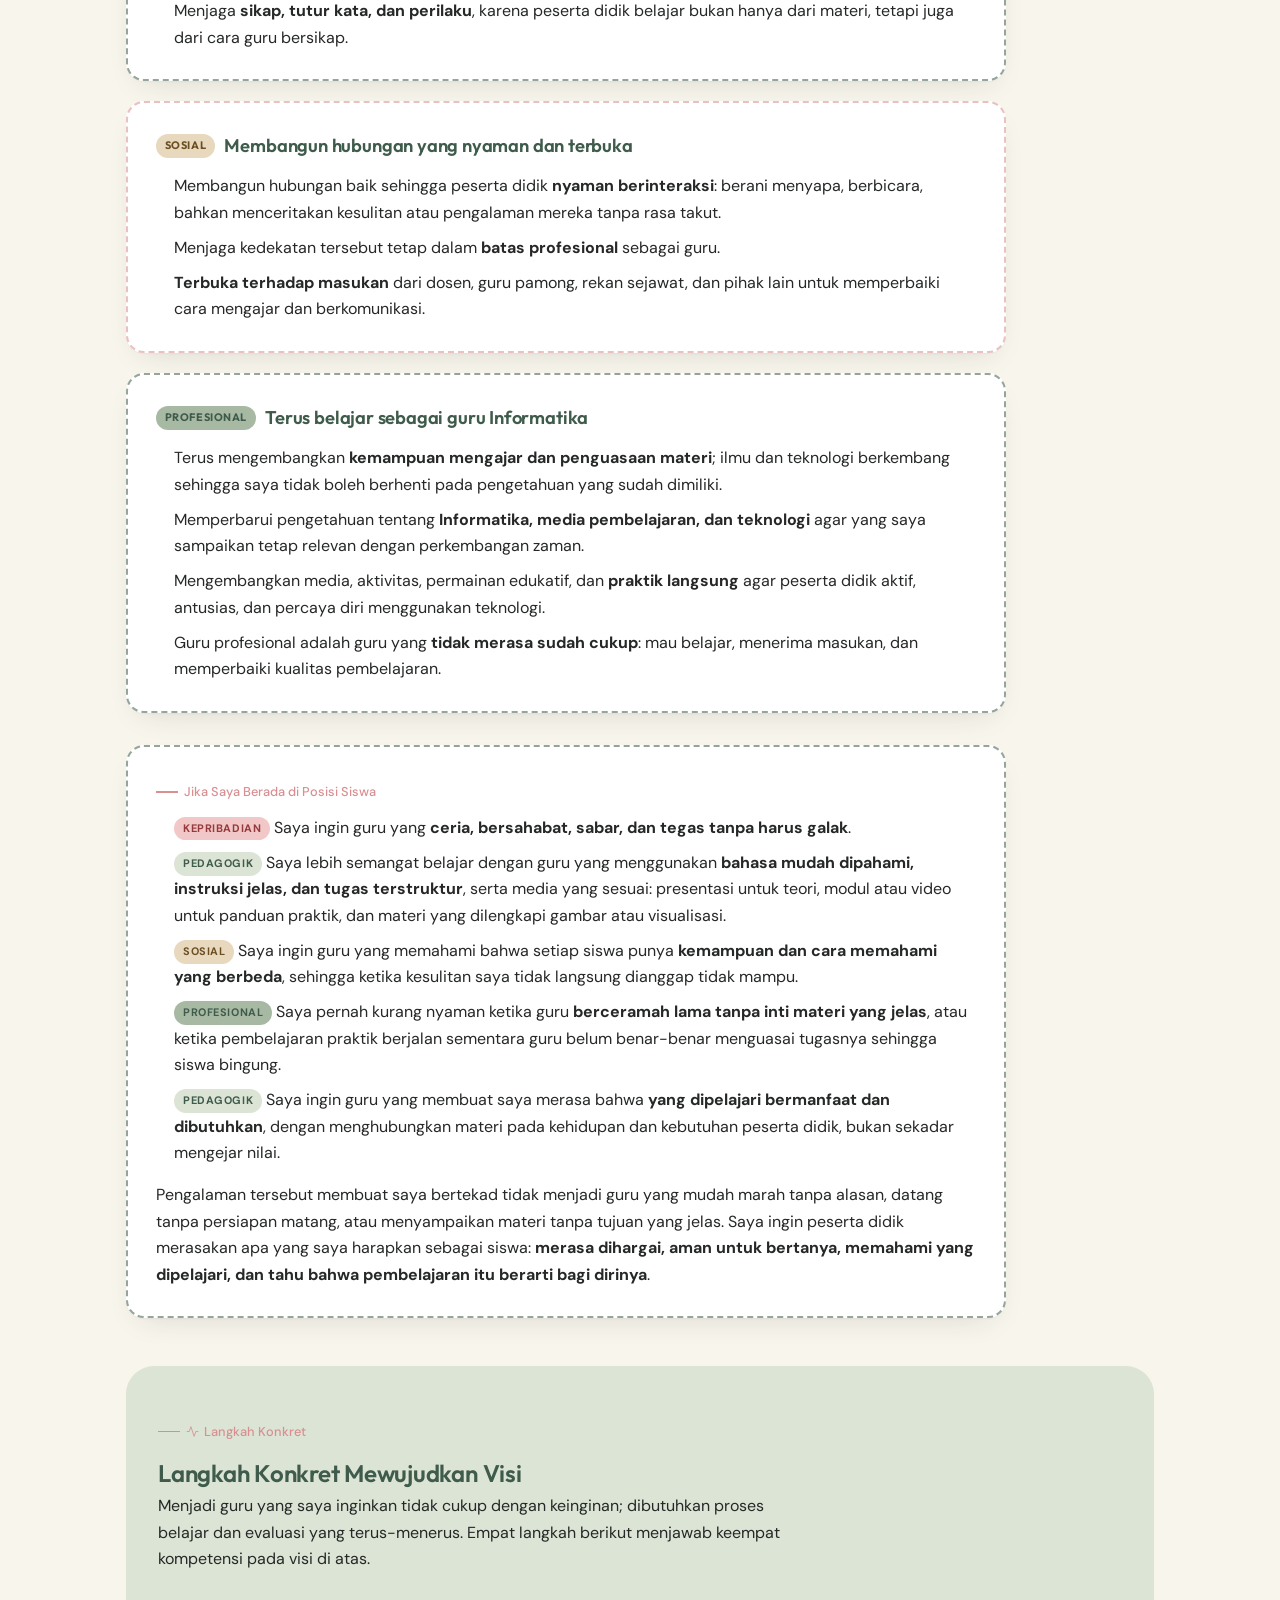
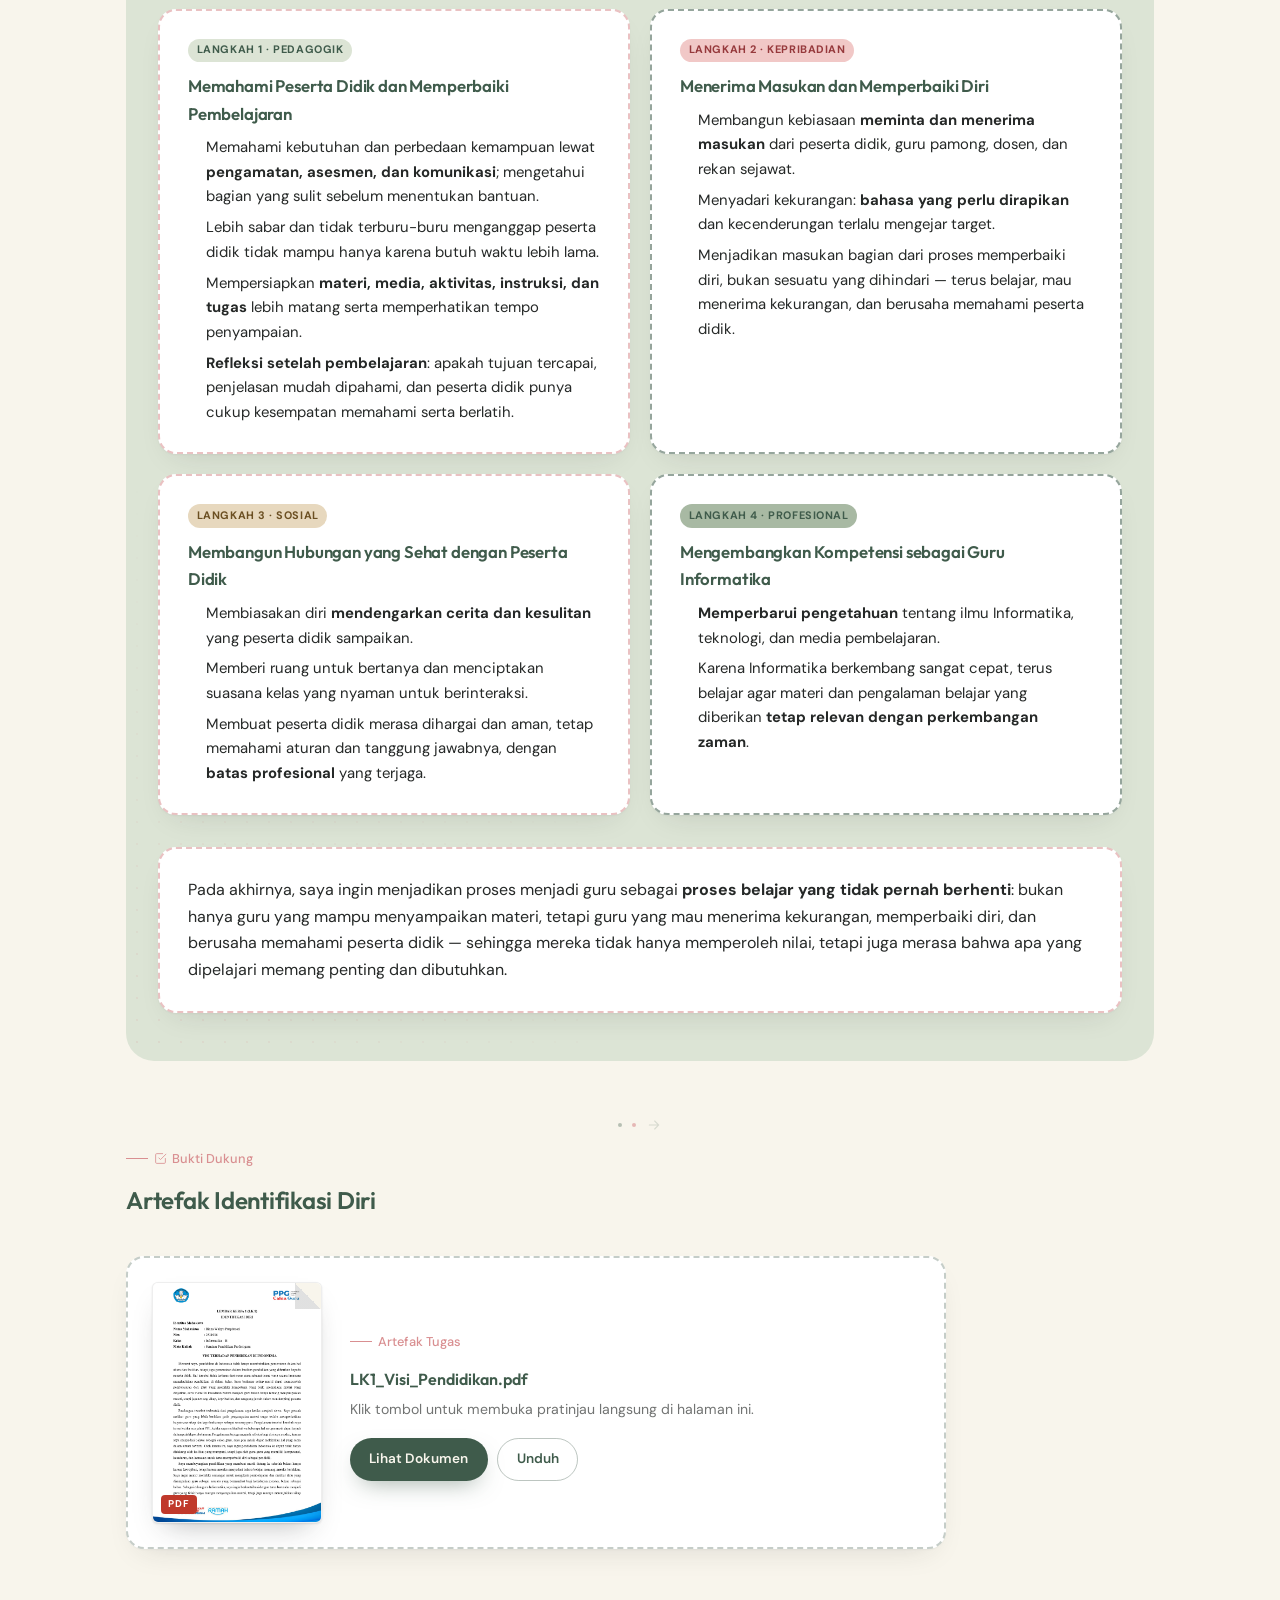
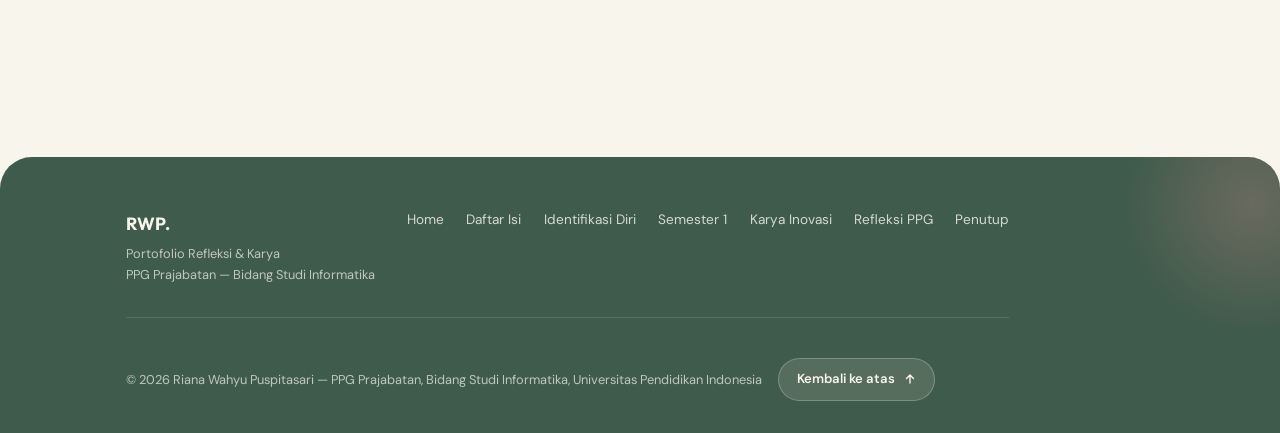
==== commit 6c2f304b: "responsif mobile" ====
--- a/identifikasi-diri.html
+++ b/identifikasi-diri.html
@@ -224,7 +224,7 @@
         <h2>Artefak Identifikasi Diri</h2>
       </div>
       <!-- Isi data-doc-url dengan path PDF (mis. assets/pdf/LK1_Visi_Pendidikan_RianaWahyu.pdf) atau tautan Google Drive setelah berkas siap -->
-      <div class="doc-viewer" data-doc-name="LK1_Visi_Pendidikan_RianaWahyu.pdf" data-doc-url="" data-doc-thumb=""></div>
+      <div class="doc-viewer" data-doc-name="LK1_Visi_Pendidikan.pdf" data-doc-url="assets/pdf/LK1_Visi_Pendidikan.pdf" data-doc-thumb="assets/img/thumb/visi.jpg"></div>
     </section>
 
   </div>
--- a/assets/css/style.css
+++ b/assets/css/style.css
@@ -1749,3 +1749,42 @@
 
 /* penekanan poin 4C */
 .accordion-panel-inner b{ color: var(--sage-deep); font-weight:700; background: linear-gradient(transparent 62%, rgba(217,143,145,.32) 62%); padding-inline:1px; }
+
+/* ---------- Responsif mobile (tambahan) ---------- */
+.card p + p, .card-pad p + p{ margin-top: .9rem; }
+.split-grid{ grid-template-columns: 1fr 1.2fr; gap: 1.5rem; align-items: start; }
+.split-photo{ aspect-ratio: 4/5; display:flex; flex-direction:column; align-items:center; justify-content:center; }
+img, video, iframe{ max-width: 100%; }
+
+@media (max-width: 780px){
+  .split-grid{ grid-template-columns: 1fr; }
+  .split-photo{ aspect-ratio: 16/10; }
+  .artefact-frame[style*="aspect-ratio"]{ aspect-ratio: auto !important; min-height: 180px; }
+}
+@media (max-width: 640px){
+  :root{ --radius-lg: 22px; }
+  .card-pad{ padding: 1.15rem; }
+  .section-alt .container[style]{ padding-inline: 1rem !important; }
+  .hero-header h1{ font-size: clamp(1.7rem, 8vw, 2.2rem); line-height: 1.2; }
+  .section-head h2{ font-size: clamp(1.3rem, 6vw, 1.7rem); }
+  .btn{ min-height: 44px; }                 /* target sentuh nyaman */
+  .accordion-trigger{ min-height: 52px; }
+  .accordion-trigger .a-sub{ display: none; } /* judul 4C tidak berdesakan */
+  .tabs{ overflow-x: auto; flex-wrap: nowrap; -webkit-overflow-scrolling: touch; scrollbar-width: none; padding-bottom: .25rem; }
+  .tabs::-webkit-scrollbar{ display: none; }
+  .tab-btn{ white-space: nowrap; flex: 0 0 auto; }
+  .nav-links a, .footer-nav a{ padding-block: .55rem; }
+
+  /* identitas: label di atas nilai */
+  .idtable, .idtable tbody, .idtable tr, .idtable th, .idtable td{ display: block; width: 100%; }
+  .idtable tr{ padding: .5rem 0; border-bottom: 1px solid rgba(63,91,75,.14); }
+  .idtable th, .idtable td{ border: 0; padding: 0; }
+  .idtable th{ font-size: .75rem; letter-spacing: .05em; text-transform: uppercase; color: var(--rose); }
+  .idtable td::before{ content: none; }
+
+  .komp-card h3{ flex-direction: column; align-items: flex-start; gap: .4rem; }
+  .komp-card li .komp-chip{ display: table; margin-bottom: .25rem; }
+  .vm-quote{ font-size: 1rem; }
+  .doc-frame iframe{ height: 70vh; }
+  .doc-actions .btn{ flex: 1 1 130px; justify-content: center; }
+}
